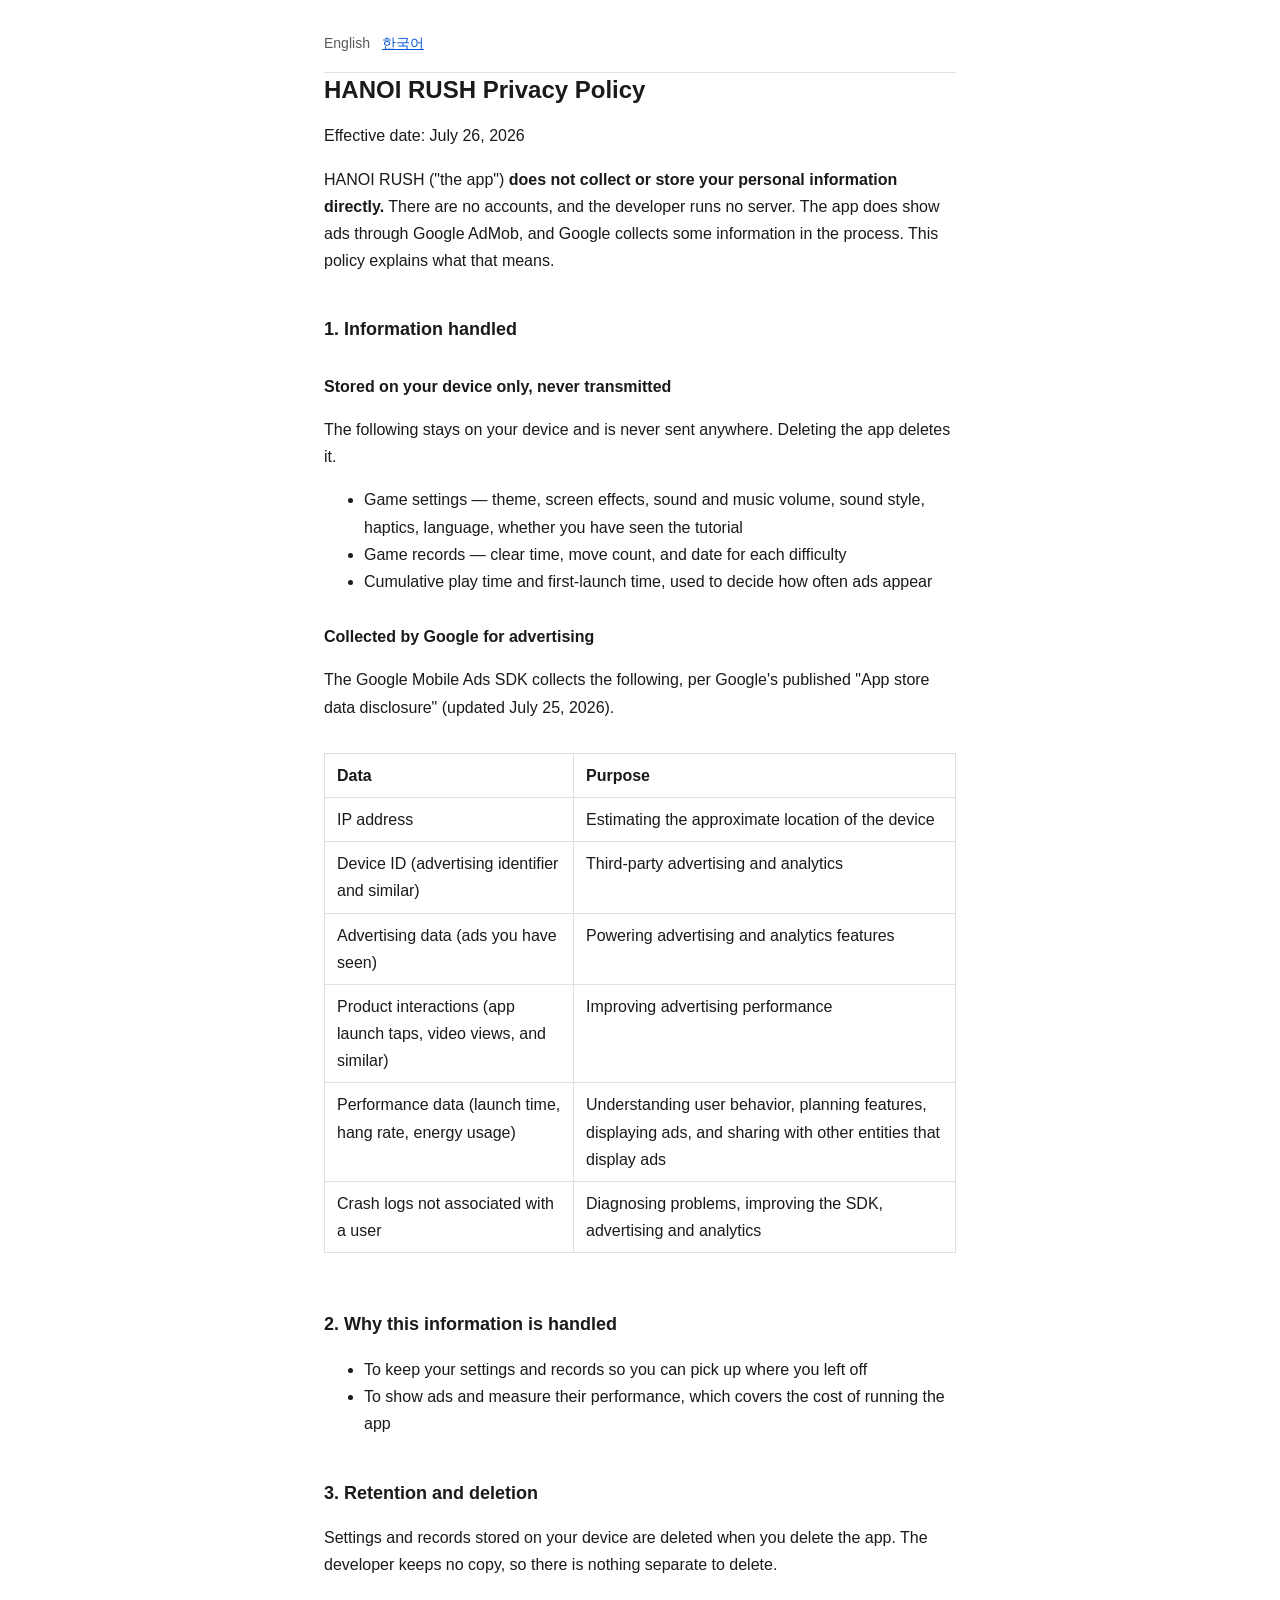
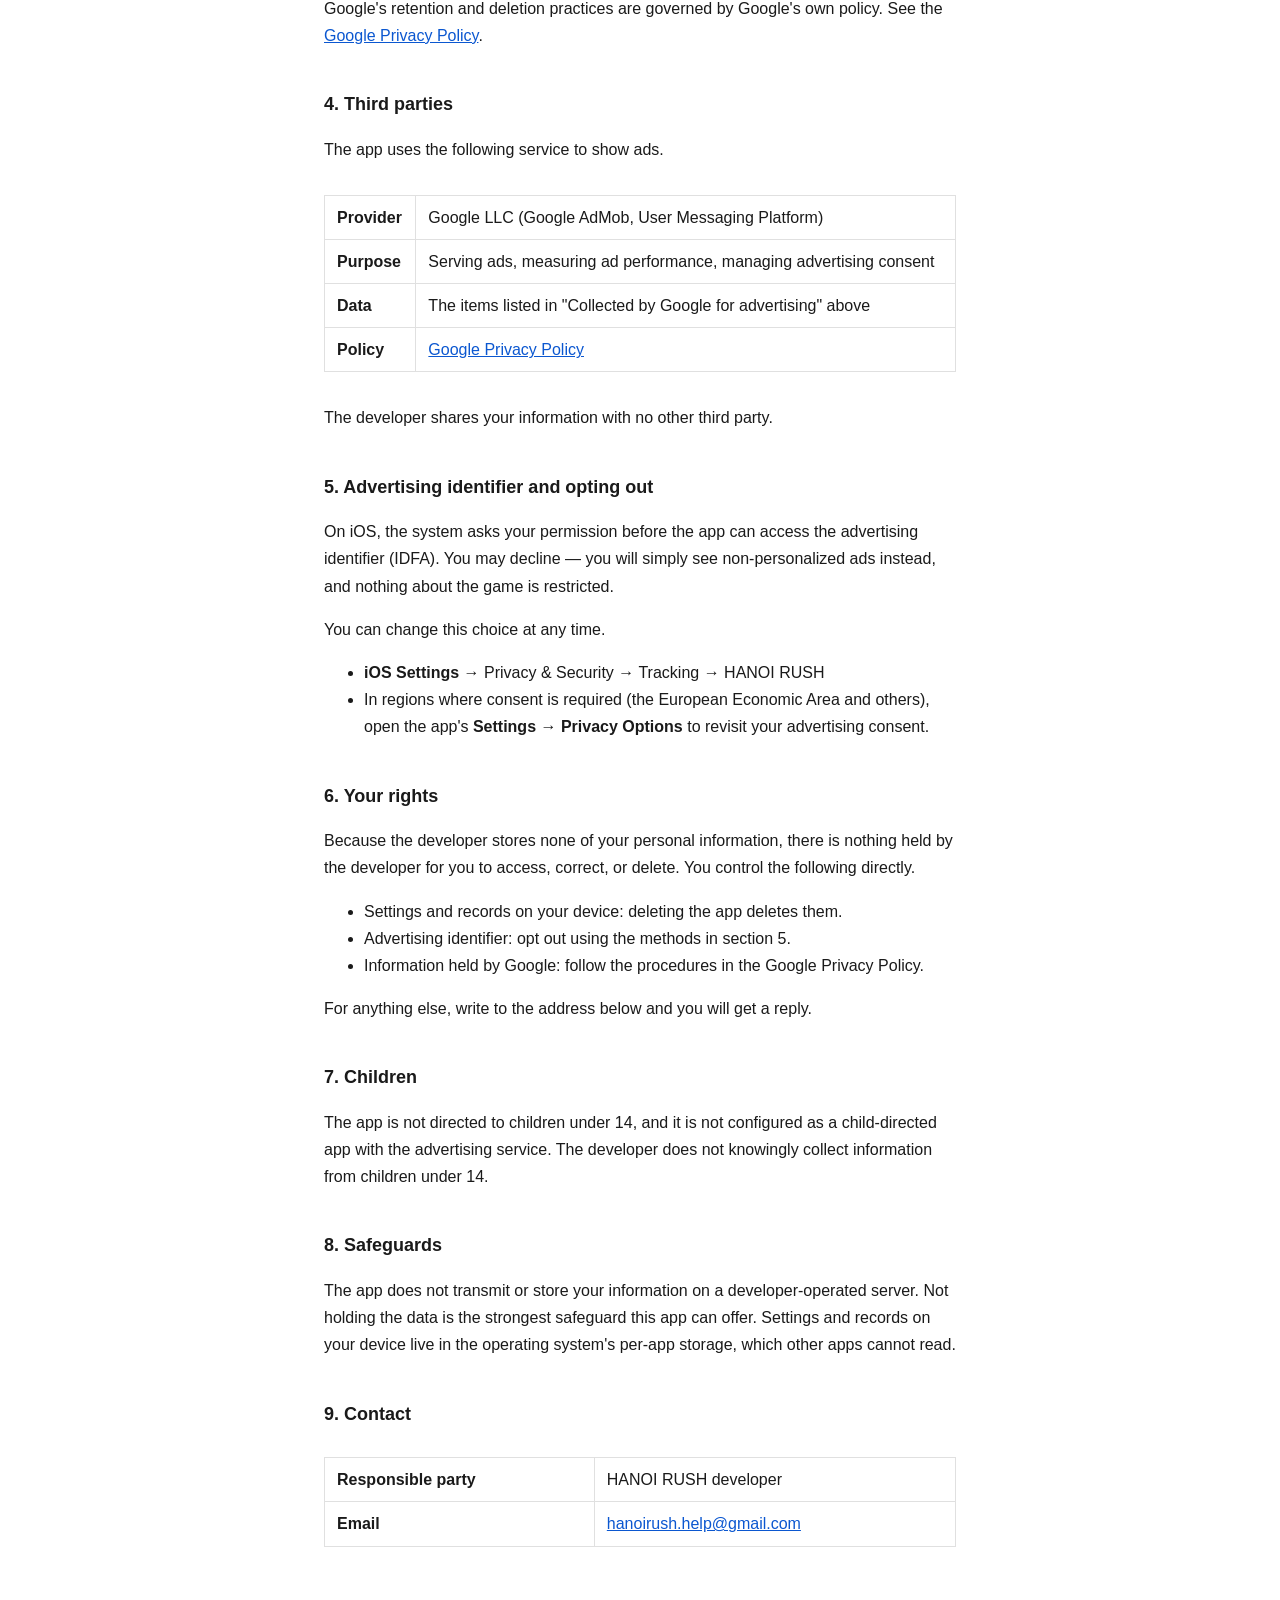
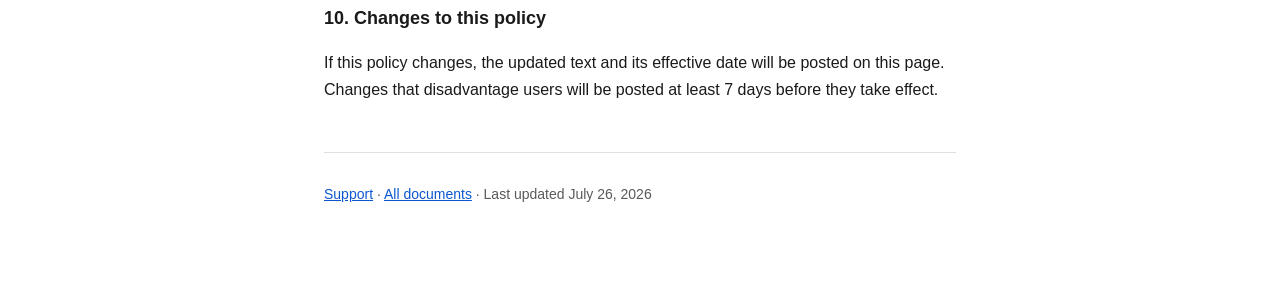
==== hanoi-rush/privacy/en/index.html @ 66e182ea "docs: 앱 공개 문서 사이트 — 하노이 러시 개인정보처리방침·지원 (한/영) 빌드 단계 없는 정적 HTML로 GitHub Pages에 게시한다. 하노이 러시 레포가 privat" ====
<!doctype html>
<html lang="en">
<head>
<meta charset="utf-8">
<meta name="viewport" content="width=device-width, initial-scale=1">
<title>Privacy Policy — HANOI RUSH</title>
<link rel="stylesheet" href="../../../style.css">
<link rel="icon" href="data:,">
</head>
<body>
<nav>
<span aria-current="page">English</span>
<a href="../">한국어</a>
</nav>

<h1>HANOI RUSH Privacy Policy</h1>
<p>Effective date: July 26, 2026</p>

<p>HANOI RUSH ("the app") <strong>does not collect or store your personal information directly.</strong> There are no accounts, and the developer runs no server. The app does show ads through Google AdMob, and Google collects some information in the process. This policy explains what that means.</p>

<h2>1. Information handled</h2>

<h3>Stored on your device only, never transmitted</h3>
<p>The following stays on your device and is never sent anywhere. Deleting the app deletes it.</p>
<ul>
<li>Game settings — theme, screen effects, sound and music volume, sound style, haptics, language, whether you have seen the tutorial</li>
<li>Game records — clear time, move count, and date for each difficulty</li>
<li>Cumulative play time and first-launch time, used to decide how often ads appear</li>
</ul>

<h3>Collected by Google for advertising</h3>
<p>The Google Mobile Ads SDK collects the following, per Google's published "App store data disclosure" (updated July 25, 2026).</p>
<div class="table-scroll">
<table>
<thead>
<tr><th>Data</th><th>Purpose</th></tr>
</thead>
<tbody>
<tr><td>IP address</td><td>Estimating the approximate location of the device</td></tr>
<tr><td>Device ID (advertising identifier and similar)</td><td>Third-party advertising and analytics</td></tr>
<tr><td>Advertising data (ads you have seen)</td><td>Powering advertising and analytics features</td></tr>
<tr><td>Product interactions (app launch taps, video views, and similar)</td><td>Improving advertising performance</td></tr>
<tr><td>Performance data (launch time, hang rate, energy usage)</td><td>Understanding user behavior, planning features, displaying ads, and sharing with other entities that display ads</td></tr>
<tr><td>Crash logs not associated with a user</td><td>Diagnosing problems, improving the SDK, advertising and analytics</td></tr>
</tbody>
</table>
</div>

<h2>2. Why this information is handled</h2>
<ul>
<li>To keep your settings and records so you can pick up where you left off</li>
<li>To show ads and measure their performance, which covers the cost of running the app</li>
</ul>

<h2>3. Retention and deletion</h2>
<p>Settings and records stored on your device are deleted when you delete the app. The developer keeps no copy, so there is nothing separate to delete.</p>
<p>Google's retention and deletion practices are governed by Google's own policy. See the <a href="https://policies.google.com/privacy" target="_blank" rel="noopener">Google Privacy Policy</a>.</p>

<h2>4. Third parties</h2>
<p>The app uses the following service to show ads.</p>
<div class="table-scroll">
<table>
<tbody>
<tr><th>Provider</th><td>Google LLC (Google AdMob, User Messaging Platform)</td></tr>
<tr><th>Purpose</th><td>Serving ads, measuring ad performance, managing advertising consent</td></tr>
<tr><th>Data</th><td>The items listed in "Collected by Google for advertising" above</td></tr>
<tr><th>Policy</th><td><a href="https://policies.google.com/privacy" target="_blank" rel="noopener">Google Privacy Policy</a></td></tr>
</tbody>
</table>
</div>
<p>The developer shares your information with no other third party.</p>

<h2>5. Advertising identifier and opting out</h2>
<p>On iOS, the system asks your permission before the app can access the advertising identifier (IDFA). You may decline — you will simply see non-personalized ads instead, and nothing about the game is restricted.</p>
<p>You can change this choice at any time.</p>
<ul>
<li><strong>iOS Settings</strong> → Privacy &amp; Security → Tracking → HANOI RUSH</li>
<li>In regions where consent is required (the European Economic Area and others), open the app's <strong>Settings → Privacy Options</strong> to revisit your advertising consent.</li>
</ul>

<h2>6. Your rights</h2>
<p>Because the developer stores none of your personal information, there is nothing held by the developer for you to access, correct, or delete. You control the following directly.</p>
<ul>
<li>Settings and records on your device: deleting the app deletes them.</li>
<li>Advertising identifier: opt out using the methods in section 5.</li>
<li>Information held by Google: follow the procedures in the Google Privacy Policy.</li>
</ul>
<p>For anything else, write to the address below and you will get a reply.</p>

<h2>7. Children</h2>
<p>The app is not directed to children under 14, and it is not configured as a child-directed app with the advertising service. The developer does not knowingly collect information from children under 14.</p>

<h2>8. Safeguards</h2>
<p>The app does not transmit or store your information on a developer-operated server. Not holding the data is the strongest safeguard this app can offer. Settings and records on your device live in the operating system's per-app storage, which other apps cannot read.</p>

<h2>9. Contact</h2>
<div class="table-scroll">
<table>
<tbody>
<tr><th>Responsible party</th><td>HANOI RUSH developer</td></tr>
<tr><th>Email</th><td><a href="mailto:hanoirush.help@gmail.com">hanoirush.help@gmail.com</a></td></tr>
</tbody>
</table>
</div>

<h2>10. Changes to this policy</h2>
<p>If this policy changes, the updated text and its effective date will be posted on this page. Changes that disadvantage users will be posted at least 7 days before they take effect.</p>

<footer>
<p><a href="../../support/en/">Support</a> · <a href="../../../">All documents</a> · Last updated July 26, 2026</p>
</footer>
</body>
</html>
---- style.css ----
/* 하노이 러시 공개 문서 공용 스타일.
   빌드 단계가 없으므로 이 파일 하나가 전 페이지의 유일한 스타일 출처다. */

:root {
  color-scheme: light dark;
  --bg: #ffffff;
  --fg: #1a1a1a;
  --muted: #5a5a5a;
  --rule: #e0e0e0;
  --link: #0b57d0;
}

/* 어두운 화면으로 여는 사람에게 흰 배경은 눈부시다. 심사자도 마찬가지다. */
@media (prefers-color-scheme: dark) {
  :root {
    --bg: #1a1a1a;
    --fg: #e8e8e8;
    --muted: #a0a0a0;
    --rule: #3a3a3a;
    --link: #7cacf8;
  }
}

* {
  box-sizing: border-box;
}

body {
  margin: 0 auto;
  padding: 2rem 1.25rem 4rem;
  max-width: 42rem; /* 한 줄이 너무 길면 눈이 다음 줄 첫머리를 놓친다 */
  background: var(--bg);
  color: var(--fg);
  font-family: -apple-system, BlinkMacSystemFont, "Segoe UI", "Noto Sans KR", sans-serif;
  line-height: 1.7;
  word-break: keep-all; /* 한국어는 어절 단위로 끊어야 읽힌다 */
}

h1 {
  margin: 0 0 0.25rem;
  font-size: 1.5rem;
  line-height: 1.4;
}

h2 {
  margin: 2.5rem 0 0.75rem;
  font-size: 1.125rem;
}

h3 {
  margin: 1.75rem 0 0.5rem;
  font-size: 1rem;
}

a {
  color: var(--link);
}

nav {
  display: flex;
  gap: 0.75rem;
  padding-bottom: 1rem;
  border-bottom: 1px solid var(--rule);
  font-size: 0.875rem;
}

nav [aria-current] {
  color: var(--muted);
}

footer {
  margin-top: 3rem;
  padding-top: 1rem;
  border-top: 1px solid var(--rule);
  color: var(--muted);
  font-size: 0.875rem;
}

table {
  width: 100%;
  margin: 1rem 0;
  border-collapse: collapse;
}

th,
td {
  padding: 0.5rem 0.75rem;
  border: 1px solid var(--rule);
  text-align: left;
  vertical-align: top;
}

/* 좁은 화면에서 표가 넘칠 때 본문 전체가 아니라 표만 가로로 스크롤시킨다.
   표에 따라 감싸고 말고를 판단하지 말고 **모든 <table>을 이 래퍼로 감싼다** — 어느 표가
   넘칠지는 문구를 고칠 때마다 달라진다. 실제로 문의처 표는 이메일 주소가 줄바꿈이 안 되는
   토큰이라 320px에서 이미 본문 폭을 넘었다.
   table 자체에 overflow-x를 걸지 않는 이유는 그러려면 display:block이 필요한데, 그러면
   스크린리더가 읽는 표 의미론이 깨지기 때문이다. */
.table-scroll {
  overflow-x: auto;
}
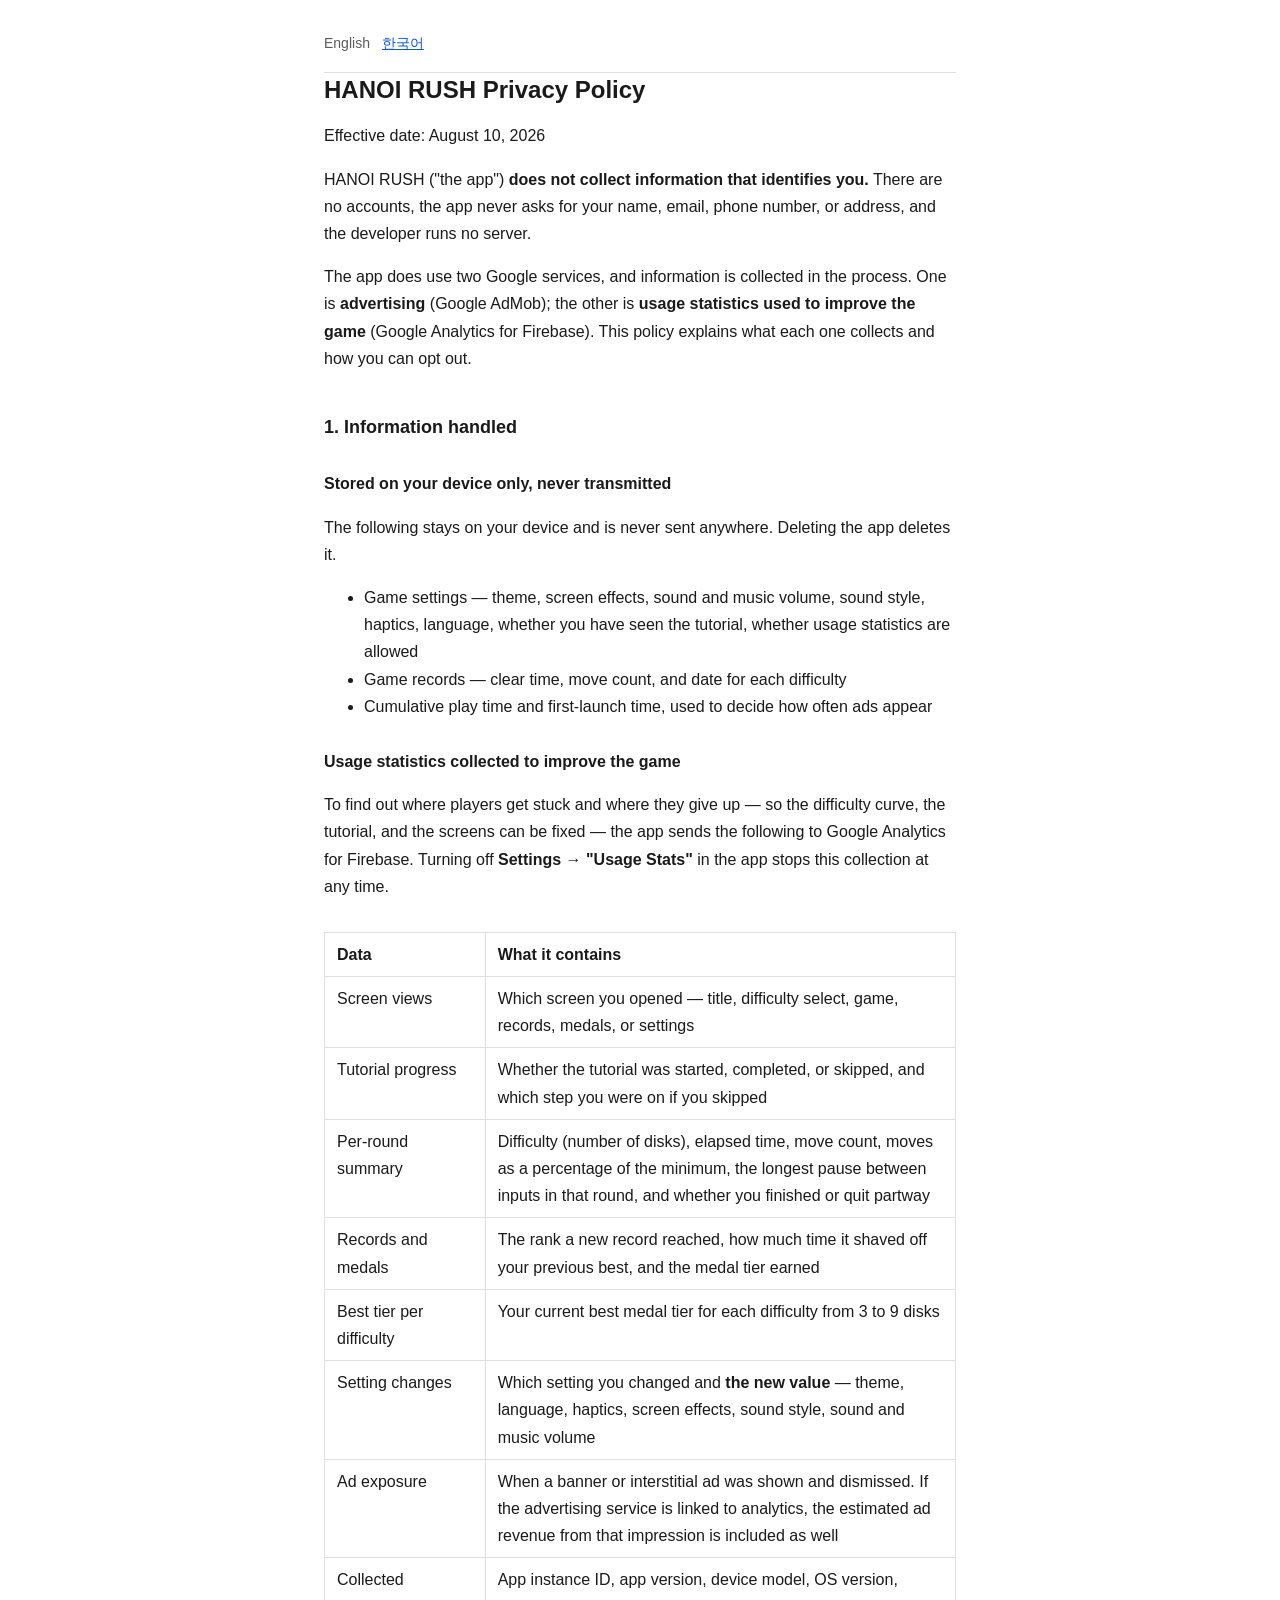
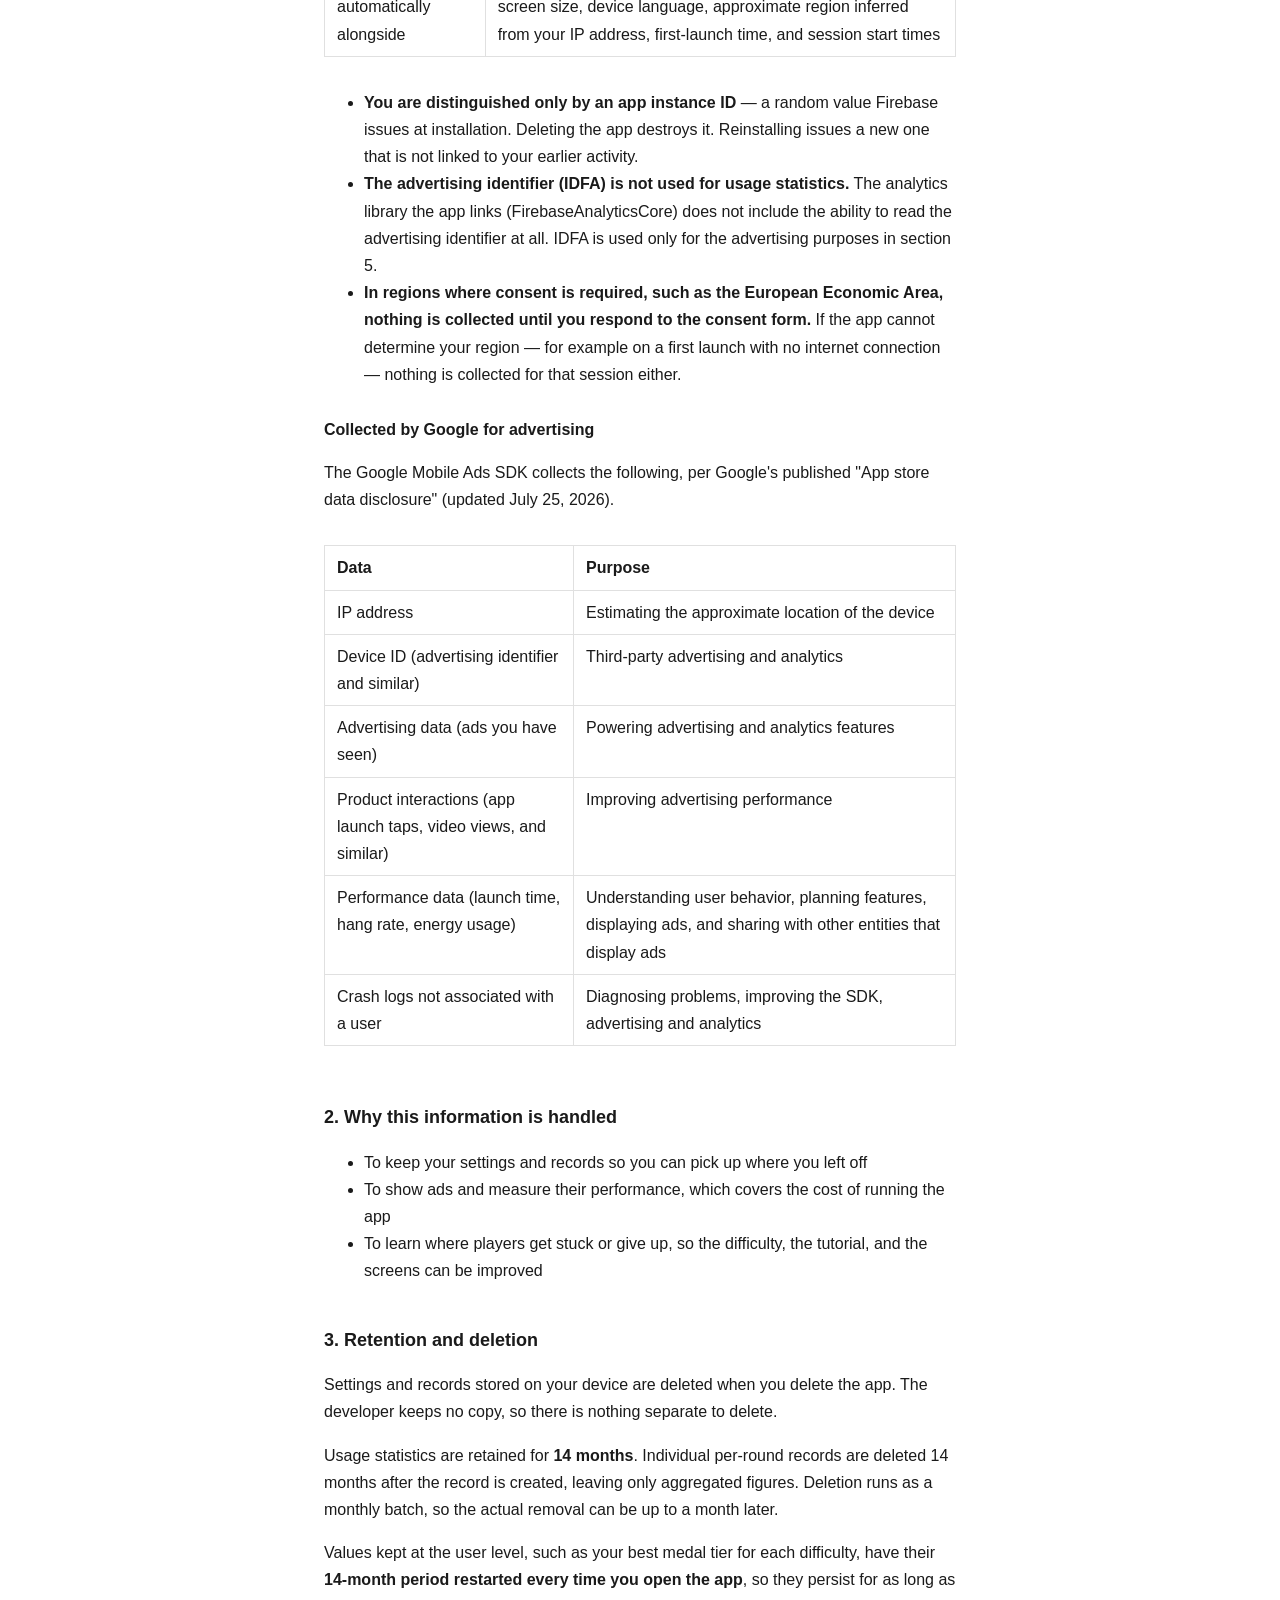
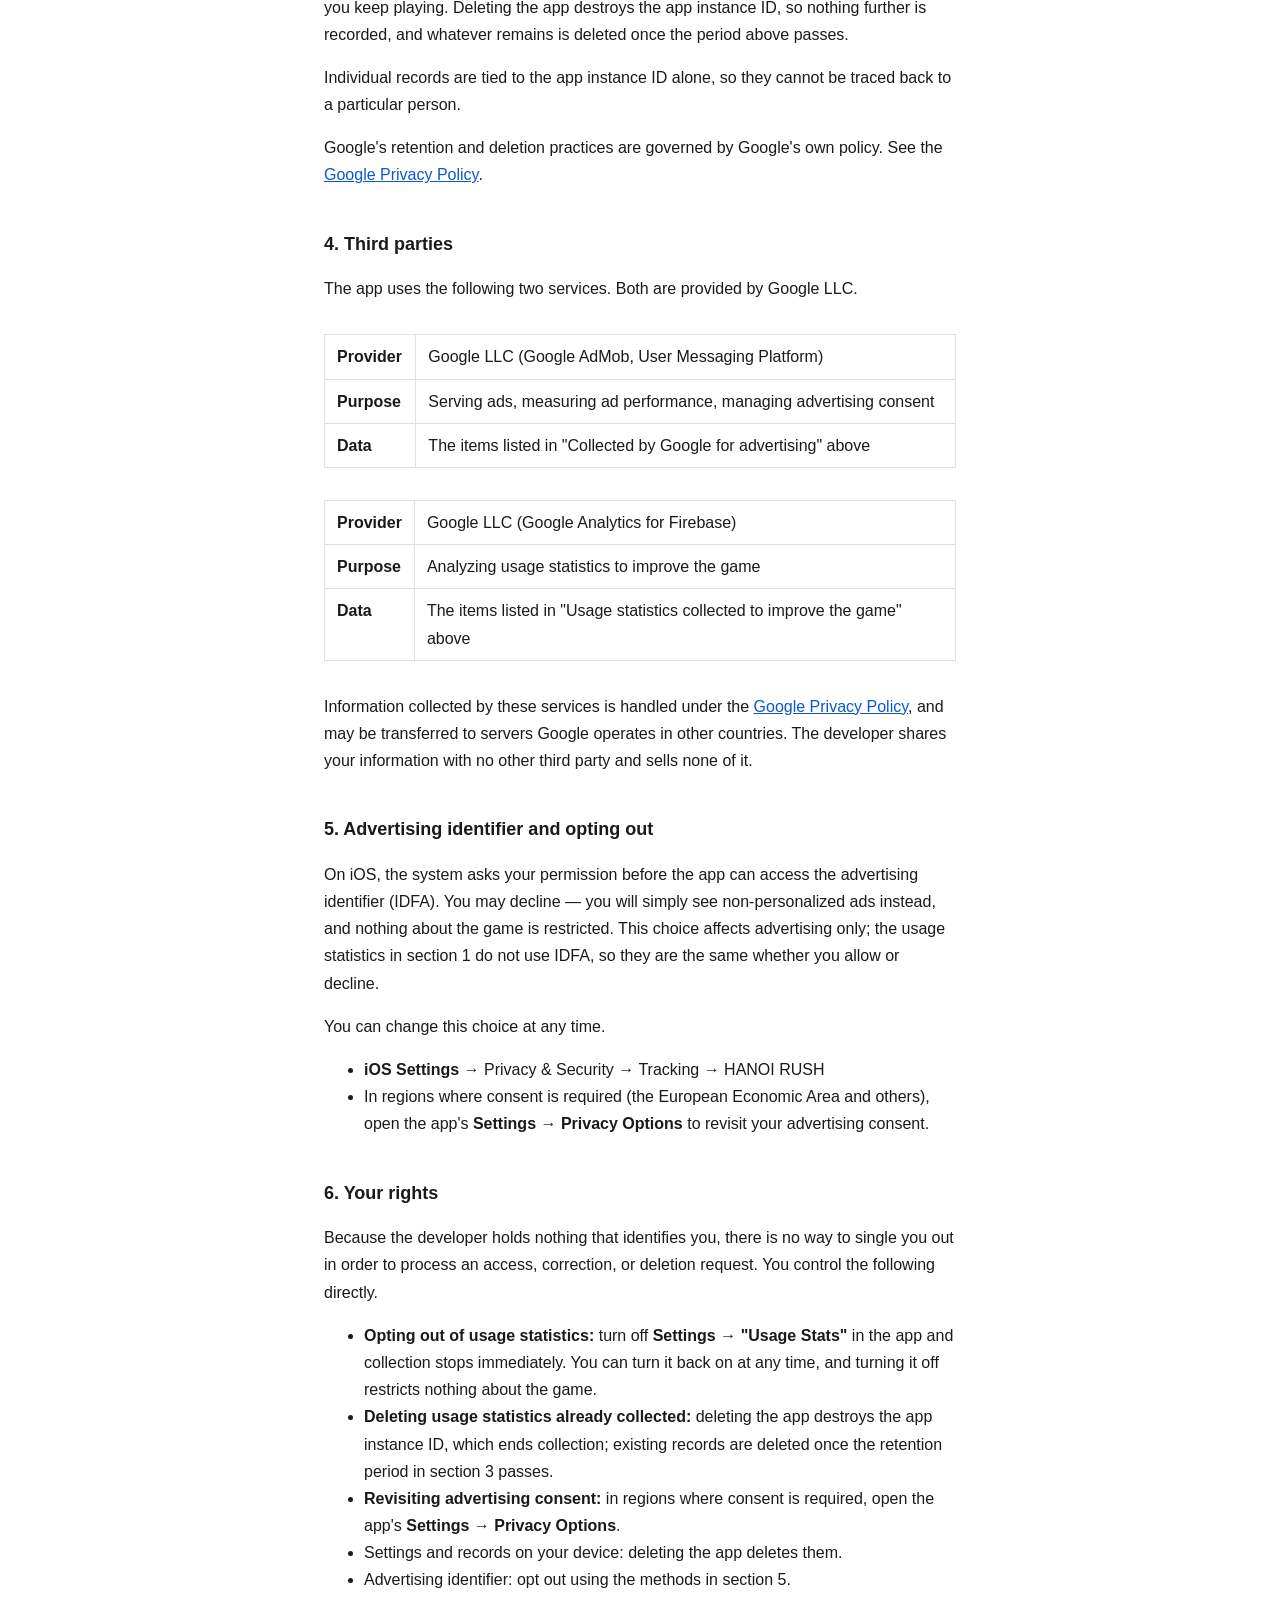
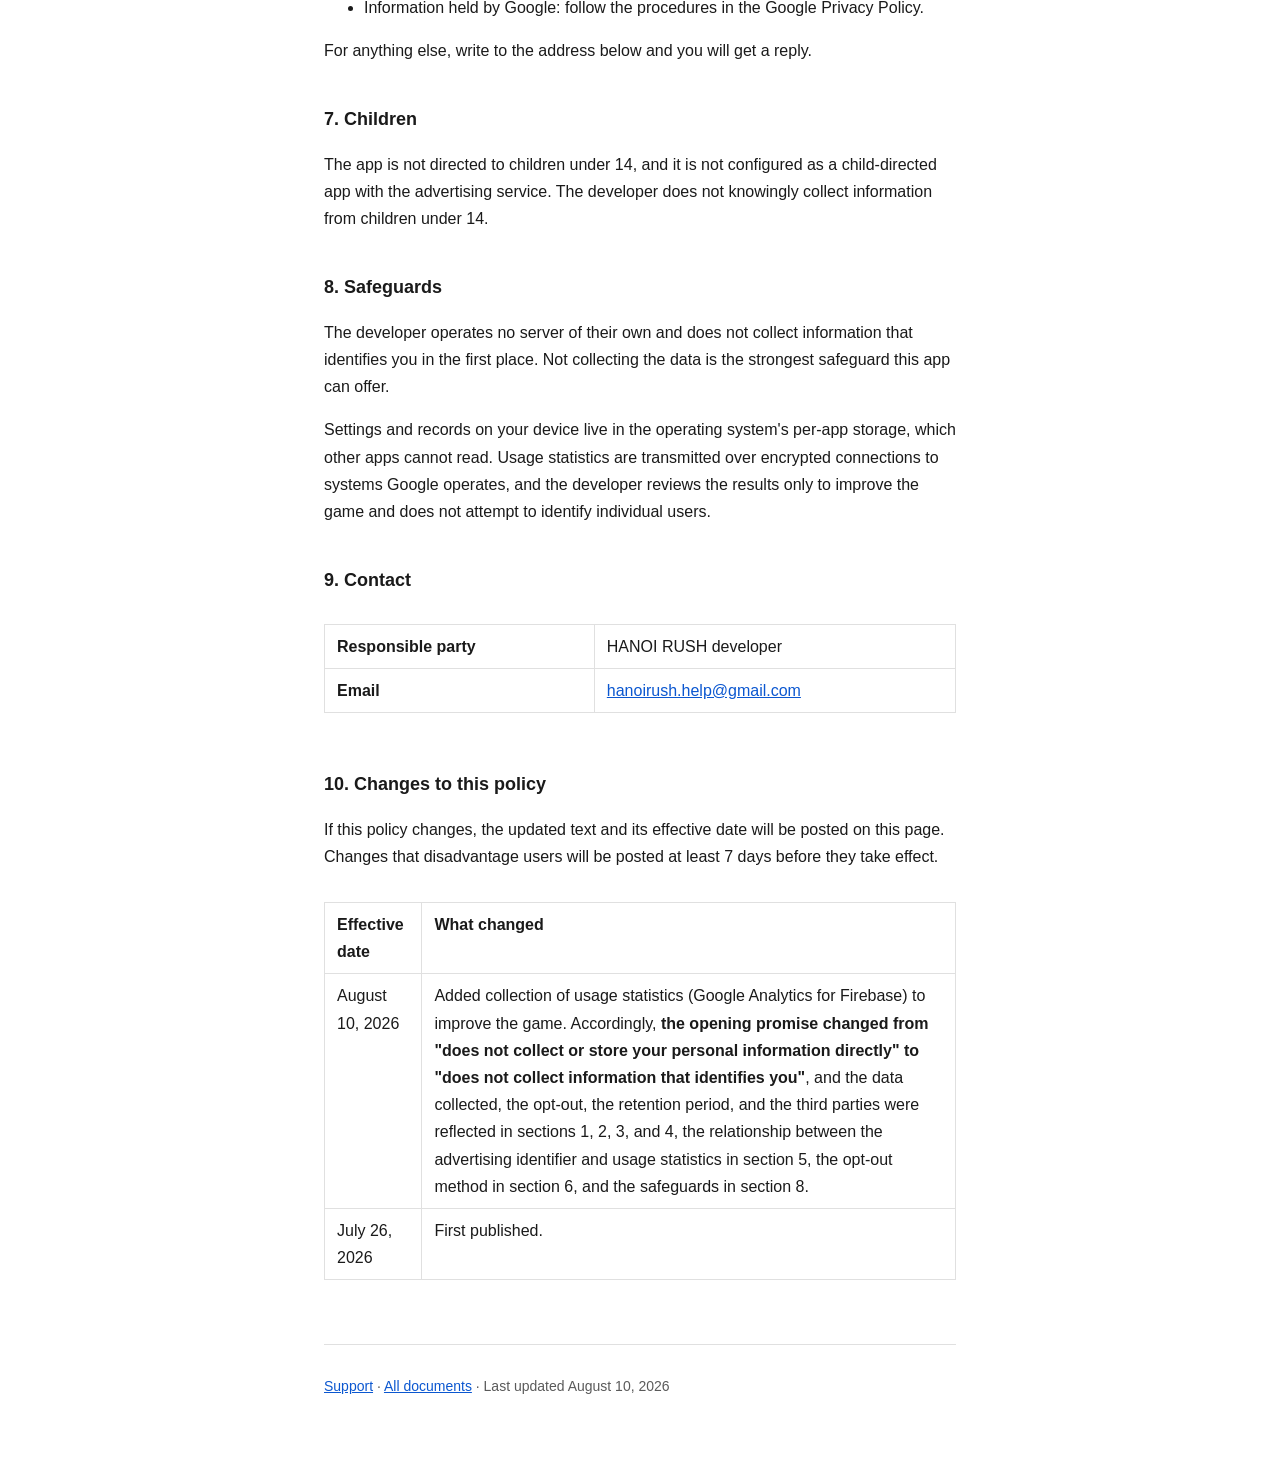
==== commit 5142f959: "docs: [HHA-91] 하노이 러시 방침에 Firebase Analytics 수집을 반영한다 (한/영) 로깅 추가는 수집 항목 추가라 방침의 대전제가 거짓이 됐다. "개인정보를" ====
--- a/hanoi-rush/privacy/en/index.html
+++ b/hanoi-rush/privacy/en/index.html
@@ -14,18 +14,45 @@
 </nav>
 
 <h1>HANOI RUSH Privacy Policy</h1>
-<p>Effective date: July 26, 2026</p>
+<p>Effective date: August 10, 2026</p>
 
-<p>HANOI RUSH ("the app") <strong>does not collect or store your personal information directly.</strong> There are no accounts, and the developer runs no server. The app does show ads through Google AdMob, and Google collects some information in the process. This policy explains what that means.</p>
+<p>HANOI RUSH ("the app") <strong>does not collect information that identifies you.</strong> There are no accounts, the app never asks for your name, email, phone number, or address, and the developer runs no server.</p>
+
+<p>The app does use two Google services, and information is collected in the process. One is <strong>advertising</strong> (Google AdMob); the other is <strong>usage statistics used to improve the game</strong> (Google Analytics for Firebase). This policy explains what each one collects and how you can opt out.</p>
 
 <h2>1. Information handled</h2>
 
 <h3>Stored on your device only, never transmitted</h3>
 <p>The following stays on your device and is never sent anywhere. Deleting the app deletes it.</p>
 <ul>
-<li>Game settings — theme, screen effects, sound and music volume, sound style, haptics, language, whether you have seen the tutorial</li>
+<li>Game settings — theme, screen effects, sound and music volume, sound style, haptics, language, whether you have seen the tutorial, whether usage statistics are allowed</li>
 <li>Game records — clear time, move count, and date for each difficulty</li>
 <li>Cumulative play time and first-launch time, used to decide how often ads appear</li>
+</ul>
+
+<h3>Usage statistics collected to improve the game</h3>
+<p>To find out where players get stuck and where they give up — so the difficulty curve, the tutorial, and the screens can be fixed — the app sends the following to Google Analytics for Firebase. Turning off <strong>Settings → "Usage Stats"</strong> in the app stops this collection at any time.</p>
+<div class="table-scroll">
+<table>
+<thead>
+<tr><th>Data</th><th>What it contains</th></tr>
+</thead>
+<tbody>
+<tr><td>Screen views</td><td>Which screen you opened — title, difficulty select, game, records, medals, or settings</td></tr>
+<tr><td>Tutorial progress</td><td>Whether the tutorial was started, completed, or skipped, and which step you were on if you skipped</td></tr>
+<tr><td>Per-round summary</td><td>Difficulty (number of disks), elapsed time, move count, moves as a percentage of the minimum, the longest pause between inputs in that round, and whether you finished or quit partway</td></tr>
+<tr><td>Records and medals</td><td>The rank a new record reached, how much time it shaved off your previous best, and the medal tier earned</td></tr>
+<tr><td>Best tier per difficulty</td><td>Your current best medal tier for each difficulty from 3 to 9 disks</td></tr>
+<tr><td>Setting changes</td><td>Which setting you changed and <strong>the new value</strong> — theme, language, haptics, screen effects, sound style, sound and music volume</td></tr>
+<tr><td>Ad exposure</td><td>When a banner or interstitial ad was shown and dismissed. If the advertising service is linked to analytics, the estimated ad revenue from that impression is included as well</td></tr>
+<tr><td>Collected automatically alongside</td><td>App instance ID, app version, device model, OS version, screen size, device language, approximate region inferred from your IP address, first-launch time, and session start times</td></tr>
+</tbody>
+</table>
+</div>
+<ul>
+<li><strong>You are distinguished only by an app instance ID</strong> — a random value Firebase issues at installation. Deleting the app destroys it. Reinstalling issues a new one that is not linked to your earlier activity.</li>
+<li><strong>The advertising identifier (IDFA) is not used for usage statistics.</strong> The analytics library the app links (FirebaseAnalyticsCore) does not include the ability to read the advertising identifier at all. IDFA is used only for the advertising purposes in section 5.</li>
+<li><strong>In regions where consent is required, such as the European Economic Area, nothing is collected until you respond to the consent form.</strong> If the app cannot determine your region — for example on a first launch with no internet connection — nothing is collected for that session either.</li>
 </ul>
 
 <h3>Collected by Google for advertising</h3>
@@ -50,28 +77,40 @@
 <ul>
 <li>To keep your settings and records so you can pick up where you left off</li>
 <li>To show ads and measure their performance, which covers the cost of running the app</li>
+<li>To learn where players get stuck or give up, so the difficulty, the tutorial, and the screens can be improved</li>
 </ul>
 
 <h2>3. Retention and deletion</h2>
 <p>Settings and records stored on your device are deleted when you delete the app. The developer keeps no copy, so there is nothing separate to delete.</p>
+<p>Usage statistics are retained for <strong>14 months</strong>. Individual per-round records are deleted 14 months after the record is created, leaving only aggregated figures. Deletion runs as a monthly batch, so the actual removal can be up to a month later.</p>
+<p>Values kept at the user level, such as your best medal tier for each difficulty, have their <strong>14-month period restarted every time you open the app</strong>, so they persist for as long as you keep playing. Deleting the app destroys the app instance ID, so nothing further is recorded, and whatever remains is deleted once the period above passes.</p>
+<p>Individual records are tied to the app instance ID alone, so they cannot be traced back to a particular person.</p>
 <p>Google's retention and deletion practices are governed by Google's own policy. See the <a href="https://policies.google.com/privacy" target="_blank" rel="noopener">Google Privacy Policy</a>.</p>
 
 <h2>4. Third parties</h2>
-<p>The app uses the following service to show ads.</p>
+<p>The app uses the following two services. Both are provided by Google LLC.</p>
 <div class="table-scroll">
 <table>
 <tbody>
 <tr><th>Provider</th><td>Google LLC (Google AdMob, User Messaging Platform)</td></tr>
 <tr><th>Purpose</th><td>Serving ads, measuring ad performance, managing advertising consent</td></tr>
 <tr><th>Data</th><td>The items listed in "Collected by Google for advertising" above</td></tr>
-<tr><th>Policy</th><td><a href="https://policies.google.com/privacy" target="_blank" rel="noopener">Google Privacy Policy</a></td></tr>
 </tbody>
 </table>
 </div>
-<p>The developer shares your information with no other third party.</p>
+<div class="table-scroll">
+<table>
+<tbody>
+<tr><th>Provider</th><td>Google LLC (Google Analytics for Firebase)</td></tr>
+<tr><th>Purpose</th><td>Analyzing usage statistics to improve the game</td></tr>
+<tr><th>Data</th><td>The items listed in "Usage statistics collected to improve the game" above</td></tr>
+</tbody>
+</table>
+</div>
+<p>Information collected by these services is handled under the <a href="https://policies.google.com/privacy" target="_blank" rel="noopener">Google Privacy Policy</a>, and may be transferred to servers Google operates in other countries. The developer shares your information with no other third party and sells none of it.</p>
 
 <h2>5. Advertising identifier and opting out</h2>
-<p>On iOS, the system asks your permission before the app can access the advertising identifier (IDFA). You may decline — you will simply see non-personalized ads instead, and nothing about the game is restricted.</p>
+<p>On iOS, the system asks your permission before the app can access the advertising identifier (IDFA). You may decline — you will simply see non-personalized ads instead, and nothing about the game is restricted. This choice affects advertising only; the usage statistics in section 1 do not use IDFA, so they are the same whether you allow or decline.</p>
 <p>You can change this choice at any time.</p>
 <ul>
 <li><strong>iOS Settings</strong> → Privacy &amp; Security → Tracking → HANOI RUSH</li>
@@ -79,8 +118,11 @@
 </ul>
 
 <h2>6. Your rights</h2>
-<p>Because the developer stores none of your personal information, there is nothing held by the developer for you to access, correct, or delete. You control the following directly.</p>
+<p>Because the developer holds nothing that identifies you, there is no way to single you out in order to process an access, correction, or deletion request. You control the following directly.</p>
 <ul>
+<li><strong>Opting out of usage statistics:</strong> turn off <strong>Settings → "Usage Stats"</strong> in the app and collection stops immediately. You can turn it back on at any time, and turning it off restricts nothing about the game.</li>
+<li><strong>Deleting usage statistics already collected:</strong> deleting the app destroys the app instance ID, which ends collection; existing records are deleted once the retention period in section 3 passes.</li>
+<li><strong>Revisiting advertising consent:</strong> in regions where consent is required, open the app's <strong>Settings → Privacy Options</strong>.</li>
 <li>Settings and records on your device: deleting the app deletes them.</li>
 <li>Advertising identifier: opt out using the methods in section 5.</li>
 <li>Information held by Google: follow the procedures in the Google Privacy Policy.</li>
@@ -91,7 +133,8 @@
 <p>The app is not directed to children under 14, and it is not configured as a child-directed app with the advertising service. The developer does not knowingly collect information from children under 14.</p>
 
 <h2>8. Safeguards</h2>
-<p>The app does not transmit or store your information on a developer-operated server. Not holding the data is the strongest safeguard this app can offer. Settings and records on your device live in the operating system's per-app storage, which other apps cannot read.</p>
+<p>The developer operates no server of their own and does not collect information that identifies you in the first place. Not collecting the data is the strongest safeguard this app can offer.</p>
+<p>Settings and records on your device live in the operating system's per-app storage, which other apps cannot read. Usage statistics are transmitted over encrypted connections to systems Google operates, and the developer reviews the results only to improve the game and does not attempt to identify individual users.</p>
 
 <h2>9. Contact</h2>
 <div class="table-scroll">
@@ -105,9 +148,20 @@
 
 <h2>10. Changes to this policy</h2>
 <p>If this policy changes, the updated text and its effective date will be posted on this page. Changes that disadvantage users will be posted at least 7 days before they take effect.</p>
+<div class="table-scroll">
+<table>
+<thead>
+<tr><th>Effective date</th><th>What changed</th></tr>
+</thead>
+<tbody>
+<tr><td>August 10, 2026</td><td>Added collection of usage statistics (Google Analytics for Firebase) to improve the game. Accordingly, <strong>the opening promise changed from "does not collect or store your personal information directly" to "does not collect information that identifies you"</strong>, and the data collected, the opt-out, the retention period, and the third parties were reflected in sections 1, 2, 3, and 4, the relationship between the advertising identifier and usage statistics in section 5, the opt-out method in section 6, and the safeguards in section 8.</td></tr>
+<tr><td>July 26, 2026</td><td>First published.</td></tr>
+</tbody>
+</table>
+</div>
 
 <footer>
-<p><a href="../../support/en/">Support</a> · <a href="../../../">All documents</a> · Last updated July 26, 2026</p>
+<p><a href="../../support/en/">Support</a> · <a href="../../../">All documents</a> · Last updated August 10, 2026</p>
 </footer>
 </body>
 </html>
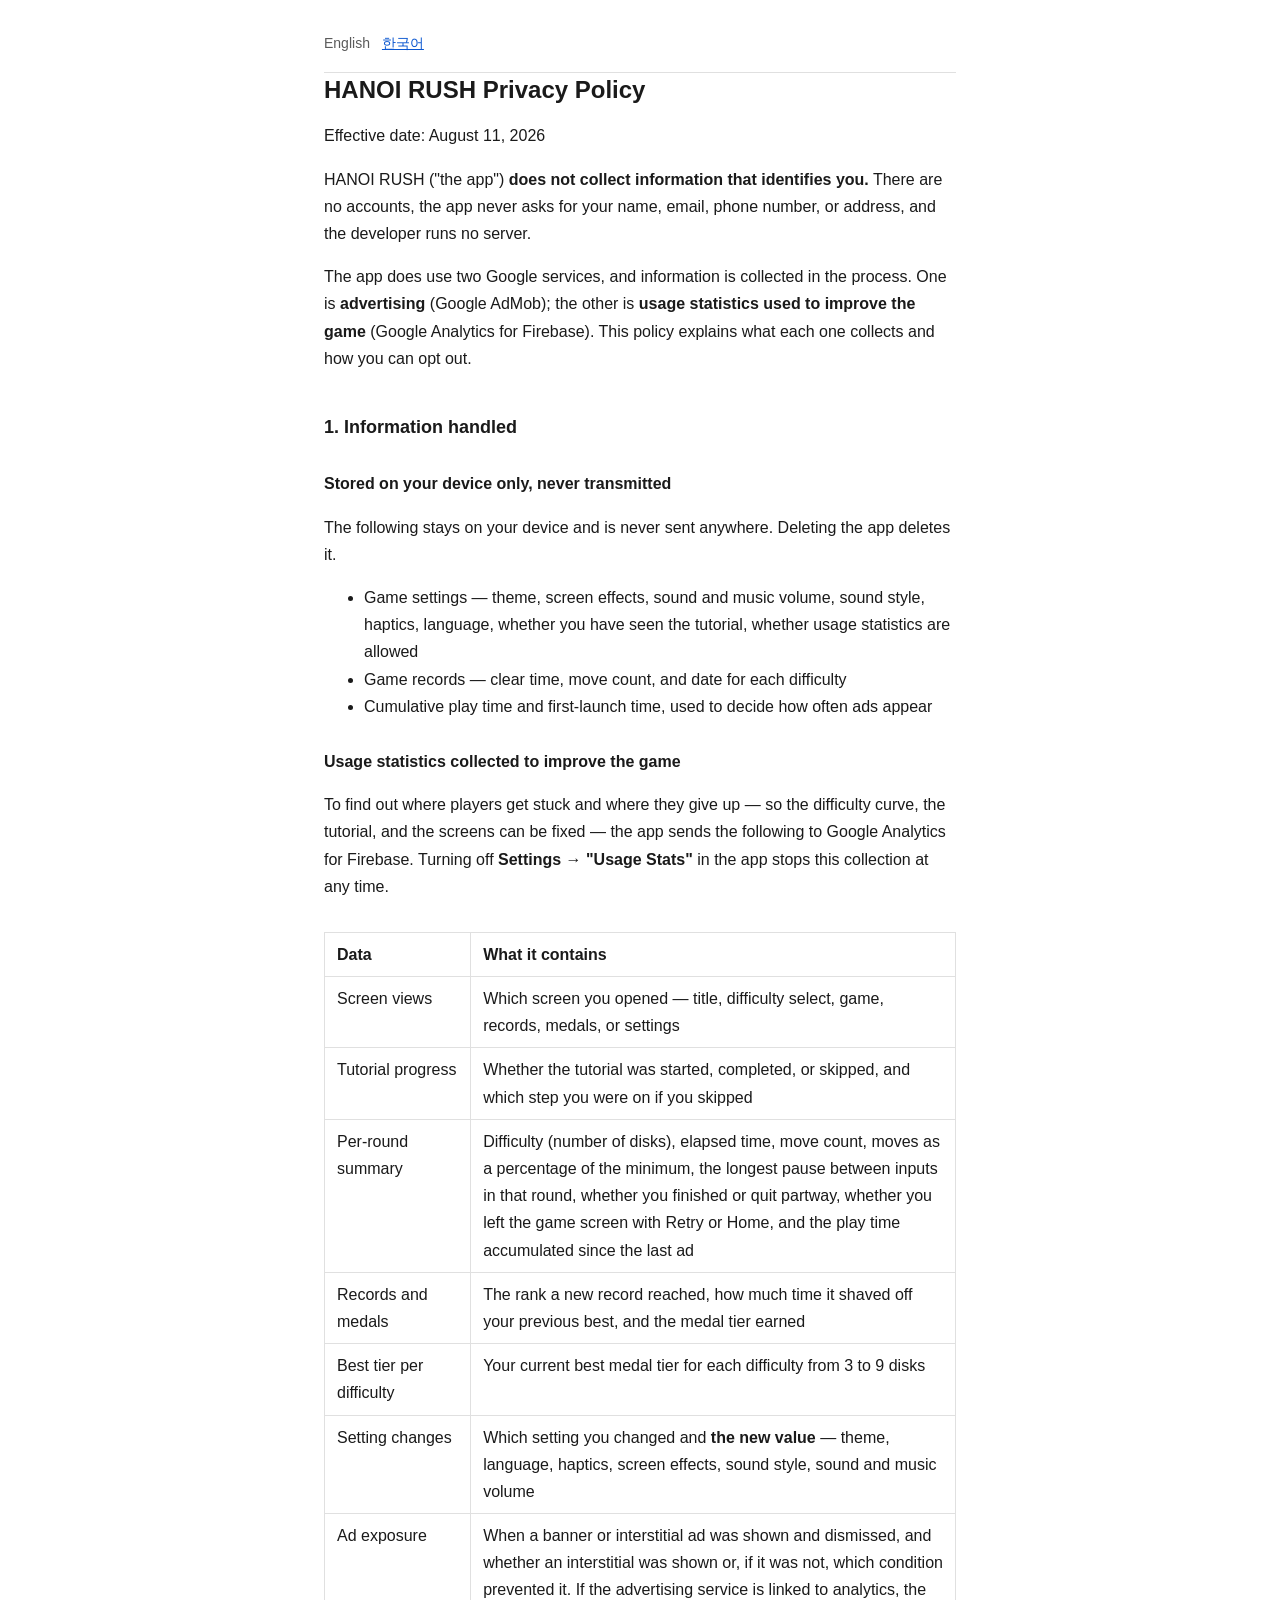
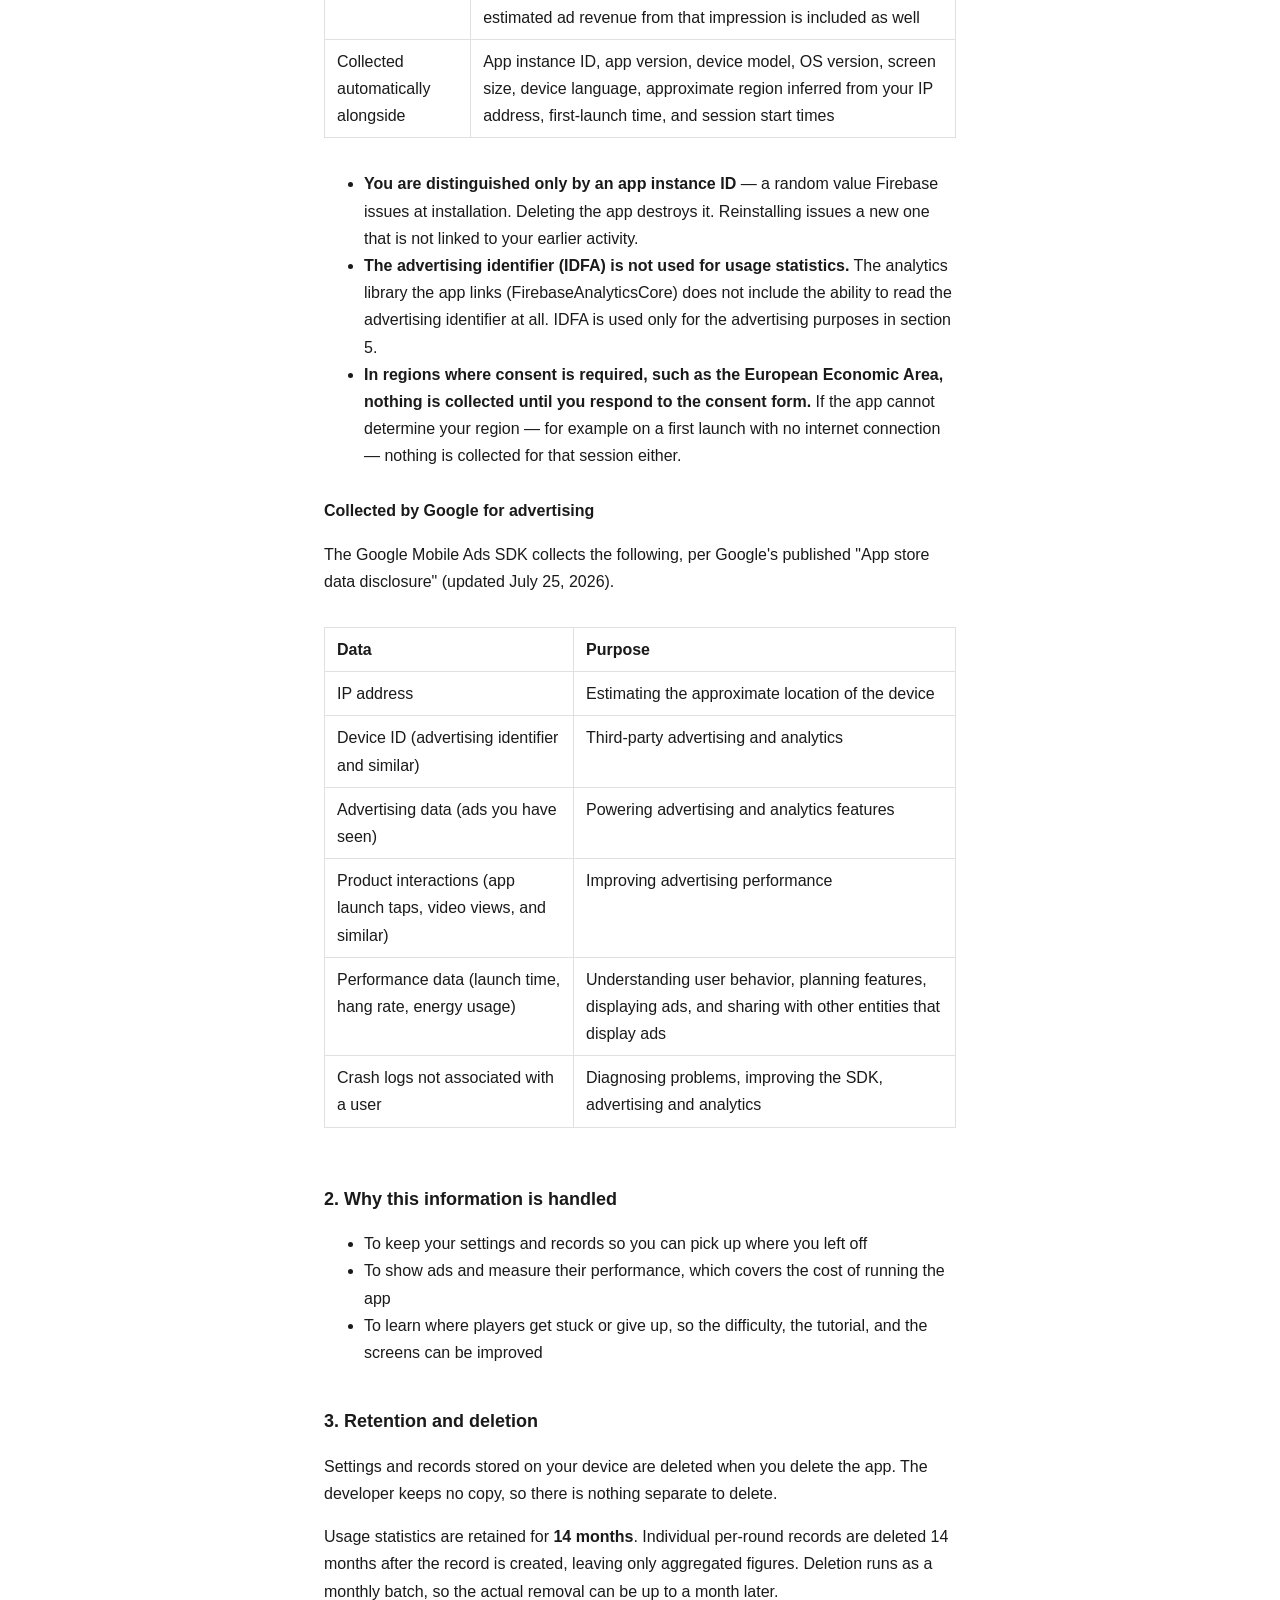
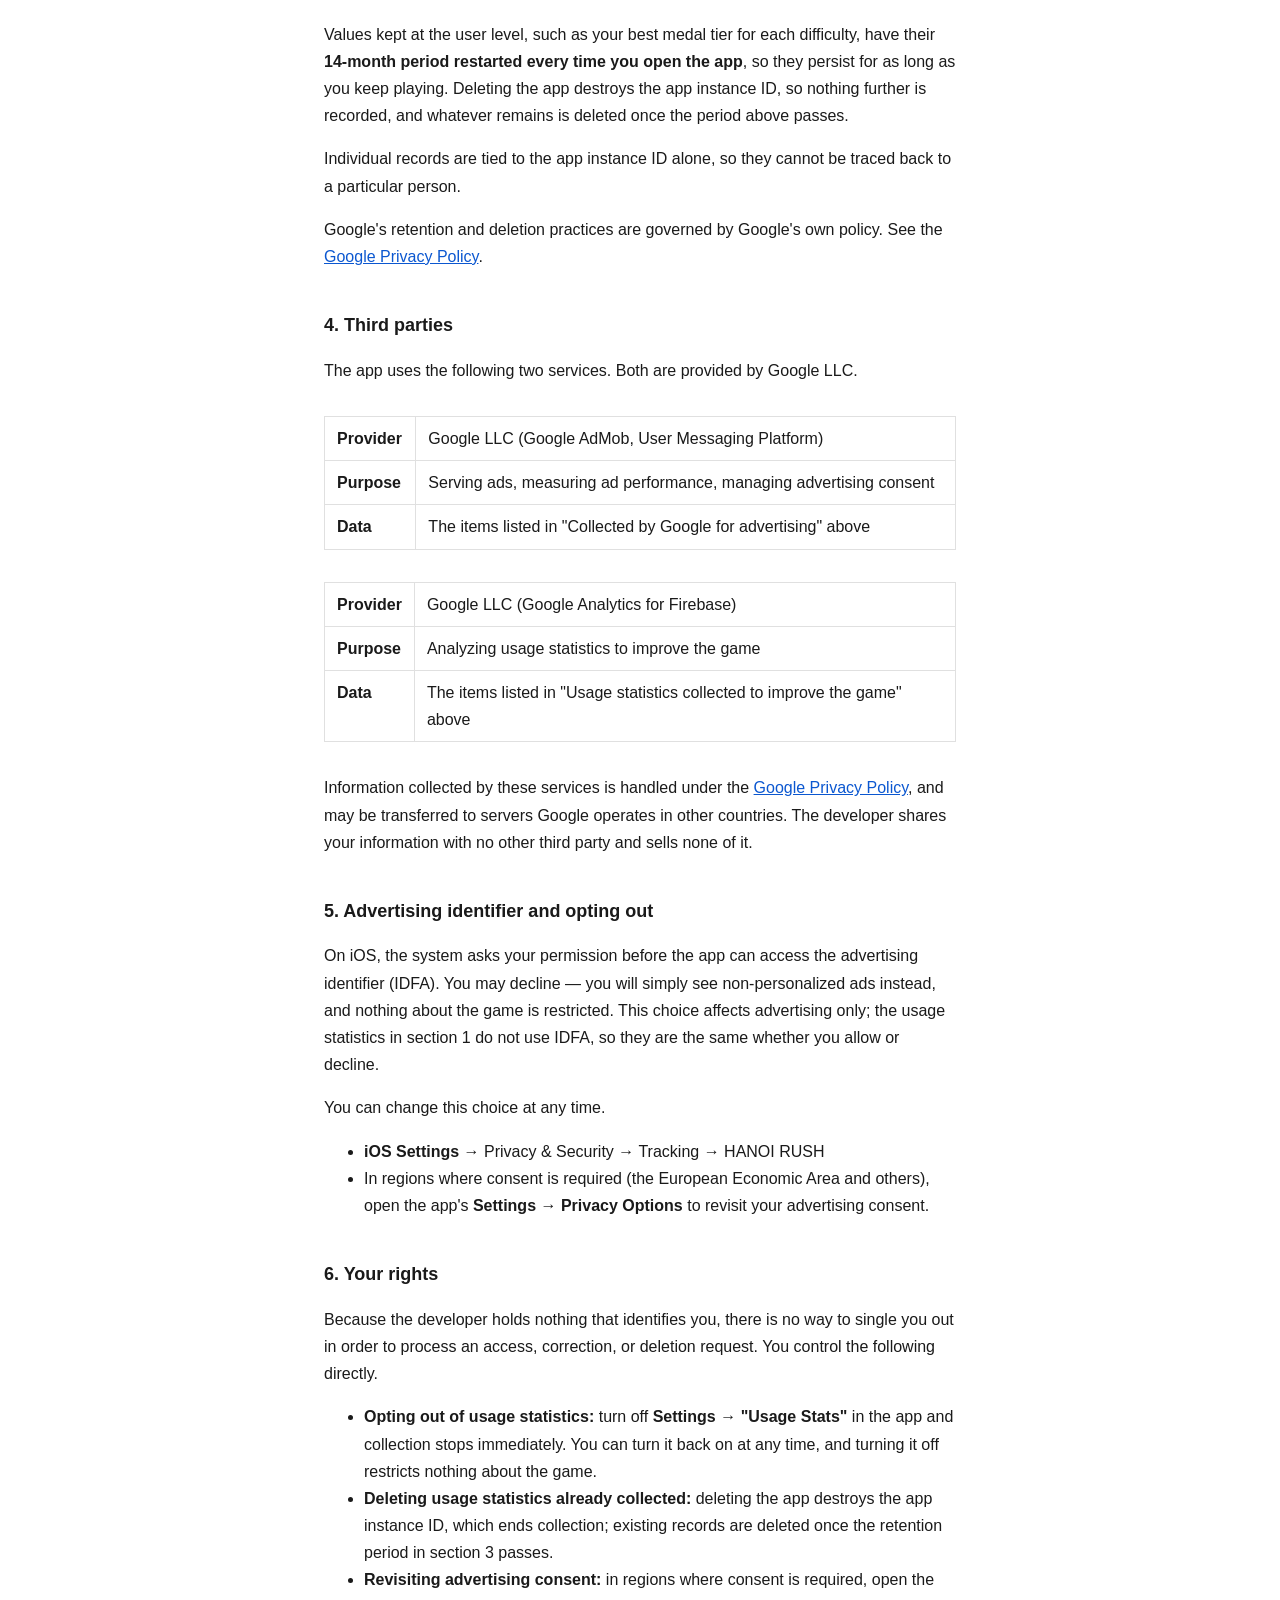
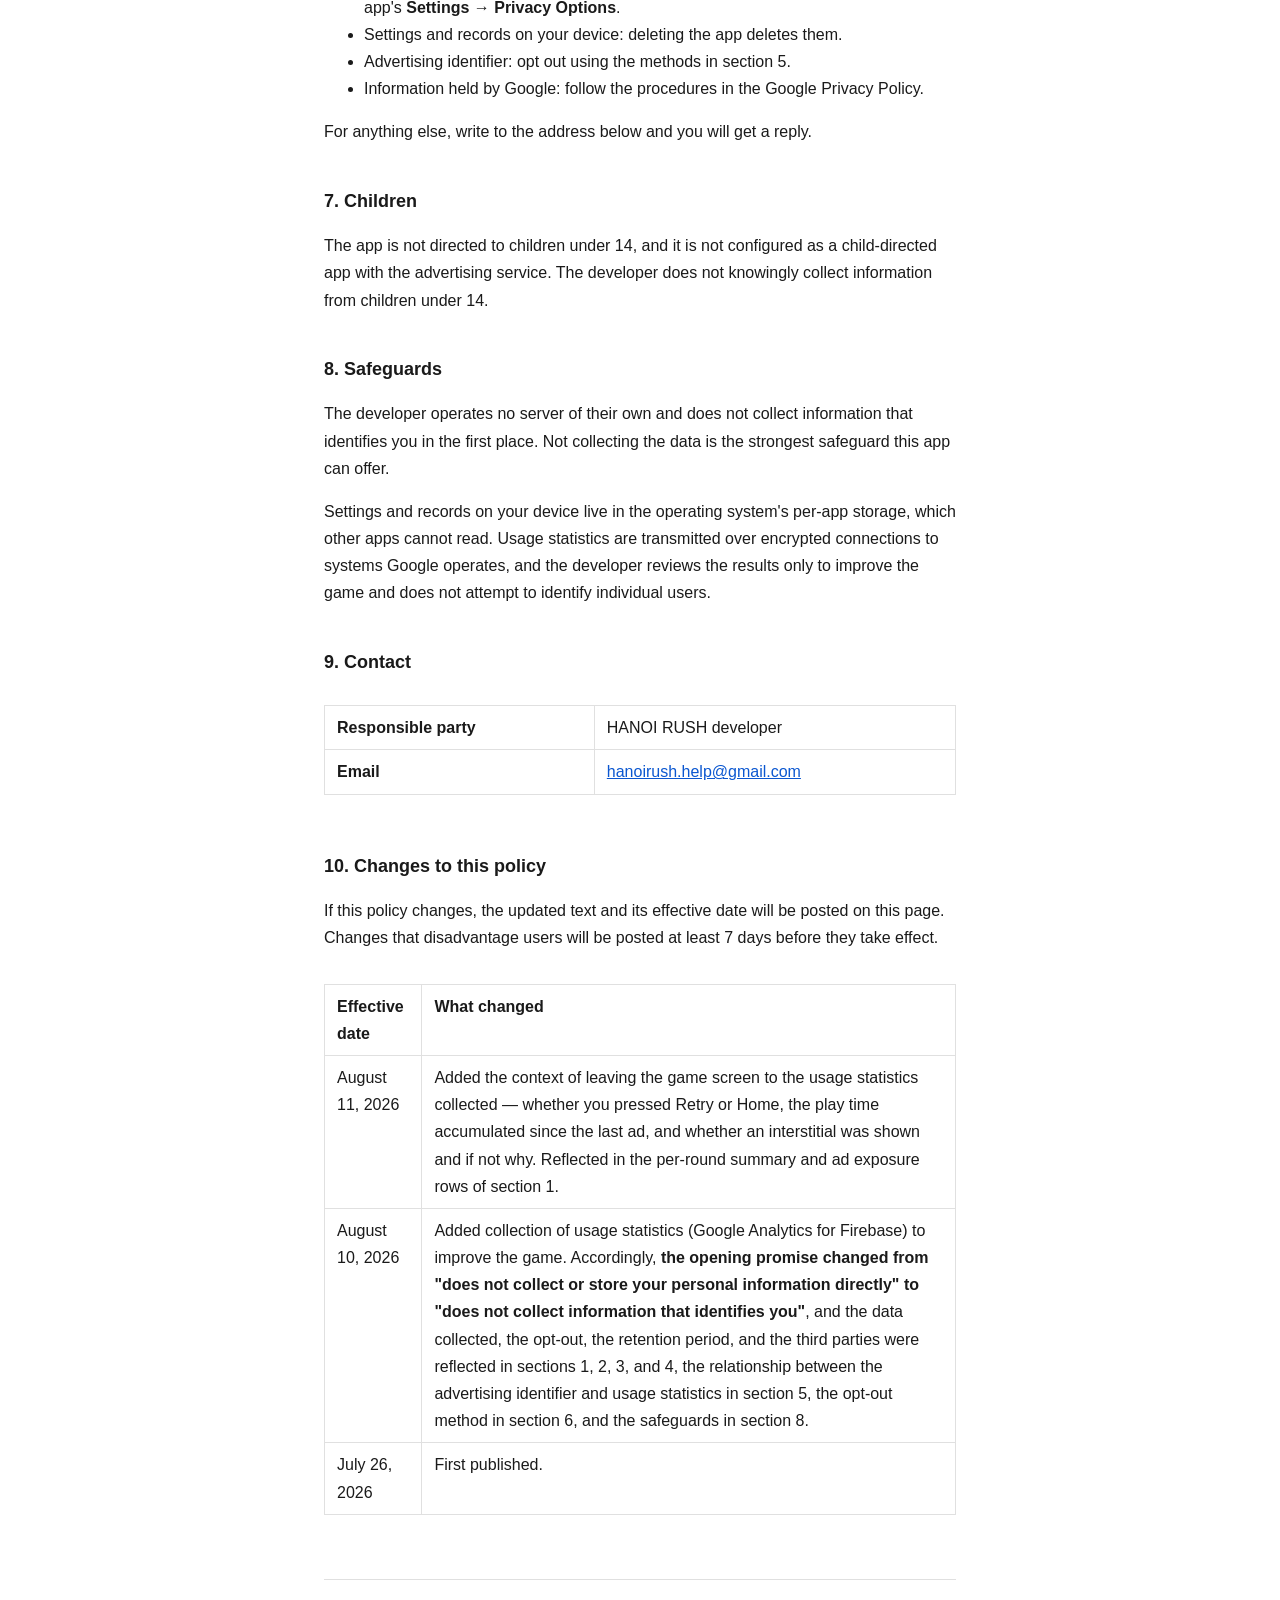
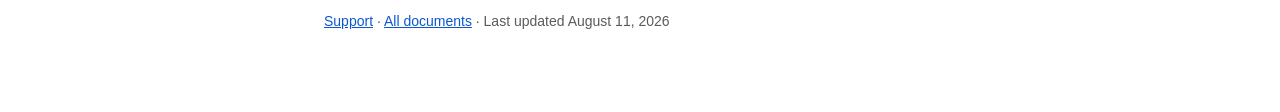
==== commit c40c374b: "하노이 러시 방침: 게임 화면 이탈 맥락을 수집 항목에 추가" ====
--- a/hanoi-rush/privacy/en/index.html
+++ b/hanoi-rush/privacy/en/index.html
@@ -14,7 +14,7 @@
 </nav>
 
 <h1>HANOI RUSH Privacy Policy</h1>
-<p>Effective date: August 10, 2026</p>
+<p>Effective date: August 11, 2026</p>
 
 <p>HANOI RUSH ("the app") <strong>does not collect information that identifies you.</strong> There are no accounts, the app never asks for your name, email, phone number, or address, and the developer runs no server.</p>
 
@@ -40,11 +40,11 @@
 <tbody>
 <tr><td>Screen views</td><td>Which screen you opened — title, difficulty select, game, records, medals, or settings</td></tr>
 <tr><td>Tutorial progress</td><td>Whether the tutorial was started, completed, or skipped, and which step you were on if you skipped</td></tr>
-<tr><td>Per-round summary</td><td>Difficulty (number of disks), elapsed time, move count, moves as a percentage of the minimum, the longest pause between inputs in that round, and whether you finished or quit partway</td></tr>
+<tr><td>Per-round summary</td><td>Difficulty (number of disks), elapsed time, move count, moves as a percentage of the minimum, the longest pause between inputs in that round, whether you finished or quit partway, whether you left the game screen with Retry or Home, and the play time accumulated since the last ad</td></tr>
 <tr><td>Records and medals</td><td>The rank a new record reached, how much time it shaved off your previous best, and the medal tier earned</td></tr>
 <tr><td>Best tier per difficulty</td><td>Your current best medal tier for each difficulty from 3 to 9 disks</td></tr>
 <tr><td>Setting changes</td><td>Which setting you changed and <strong>the new value</strong> — theme, language, haptics, screen effects, sound style, sound and music volume</td></tr>
-<tr><td>Ad exposure</td><td>When a banner or interstitial ad was shown and dismissed. If the advertising service is linked to analytics, the estimated ad revenue from that impression is included as well</td></tr>
+<tr><td>Ad exposure</td><td>When a banner or interstitial ad was shown and dismissed, and whether an interstitial was shown or, if it was not, which condition prevented it. If the advertising service is linked to analytics, the estimated ad revenue from that impression is included as well</td></tr>
 <tr><td>Collected automatically alongside</td><td>App instance ID, app version, device model, OS version, screen size, device language, approximate region inferred from your IP address, first-launch time, and session start times</td></tr>
 </tbody>
 </table>
@@ -154,6 +154,7 @@
 <tr><th>Effective date</th><th>What changed</th></tr>
 </thead>
 <tbody>
+<tr><td>August 11, 2026</td><td>Added the context of leaving the game screen to the usage statistics collected — whether you pressed Retry or Home, the play time accumulated since the last ad, and whether an interstitial was shown and if not why. Reflected in the per-round summary and ad exposure rows of section 1.</td></tr>
 <tr><td>August 10, 2026</td><td>Added collection of usage statistics (Google Analytics for Firebase) to improve the game. Accordingly, <strong>the opening promise changed from "does not collect or store your personal information directly" to "does not collect information that identifies you"</strong>, and the data collected, the opt-out, the retention period, and the third parties were reflected in sections 1, 2, 3, and 4, the relationship between the advertising identifier and usage statistics in section 5, the opt-out method in section 6, and the safeguards in section 8.</td></tr>
 <tr><td>July 26, 2026</td><td>First published.</td></tr>
 </tbody>
@@ -161,7 +162,7 @@
 </div>
 
 <footer>
-<p><a href="../../support/en/">Support</a> · <a href="../../../">All documents</a> · Last updated August 10, 2026</p>
+<p><a href="../../support/en/">Support</a> · <a href="../../../">All documents</a> · Last updated August 11, 2026</p>
 </footer>
 </body>
 </html>
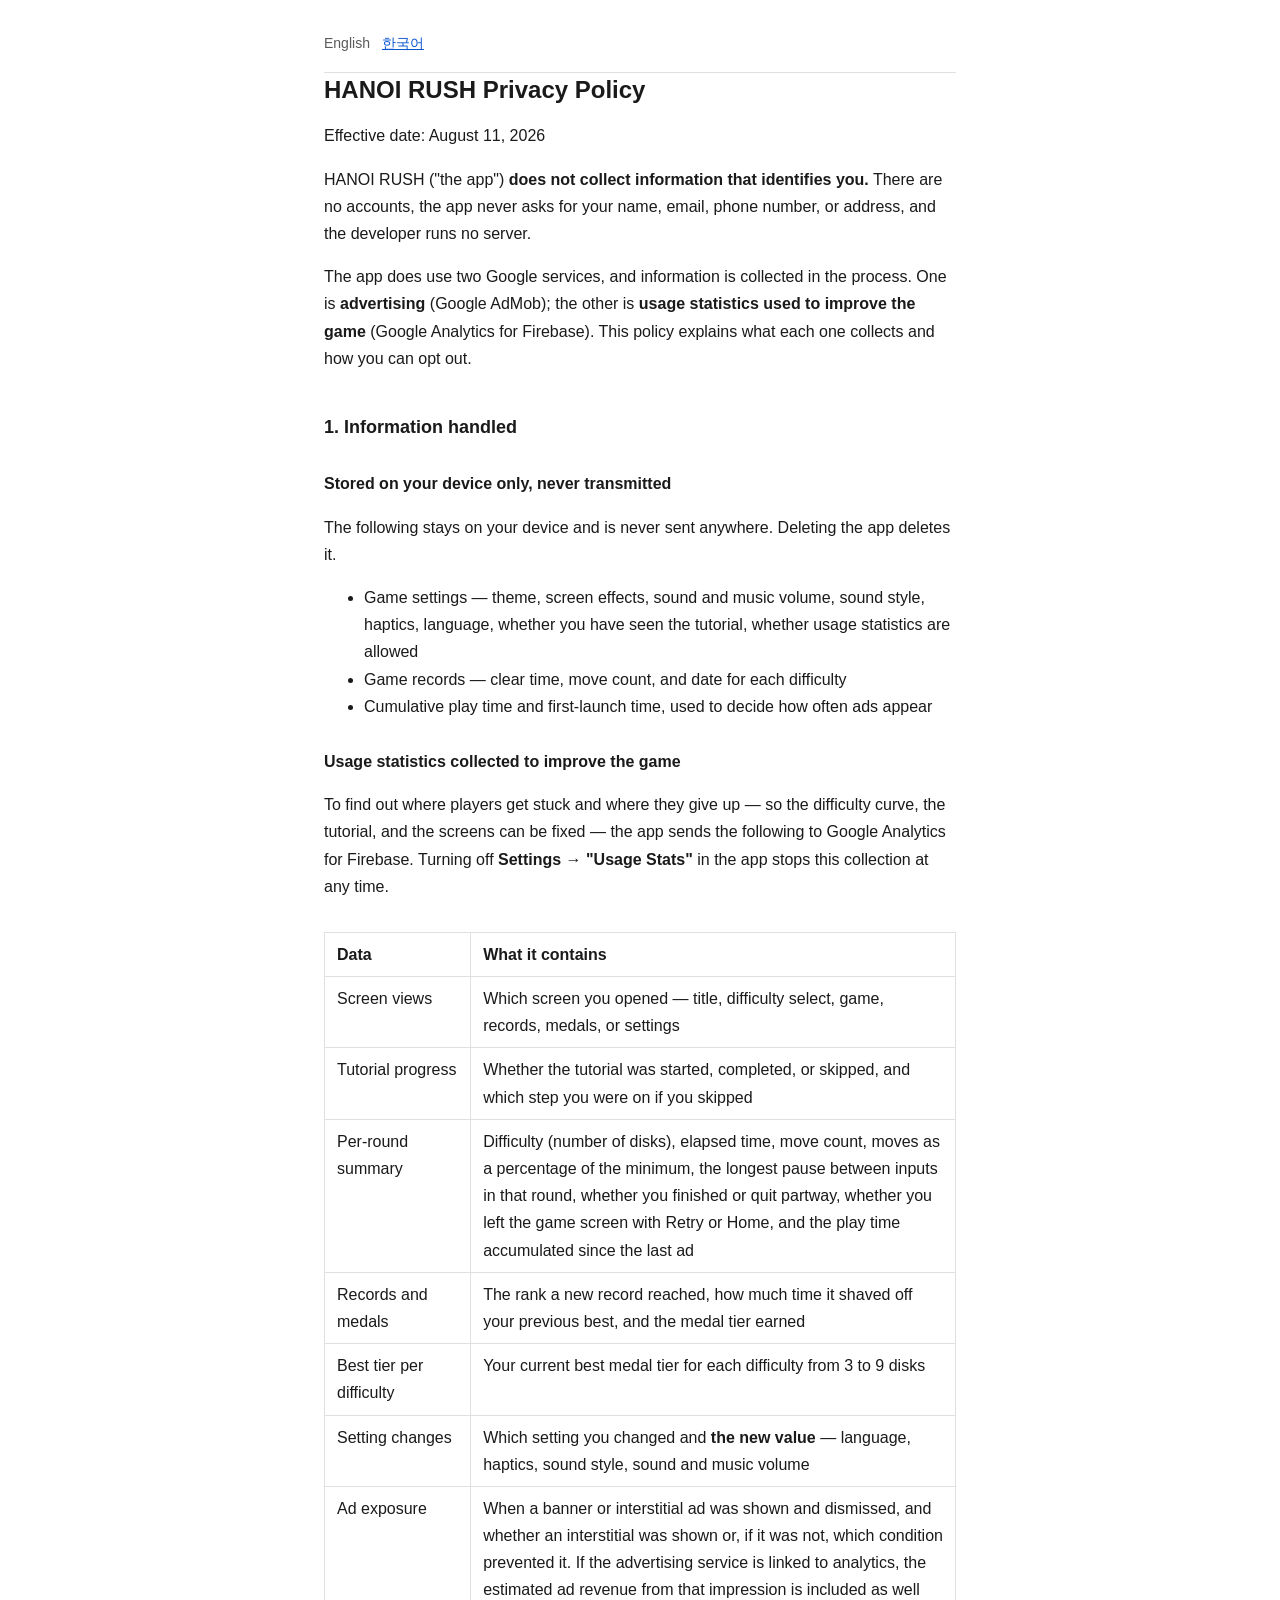
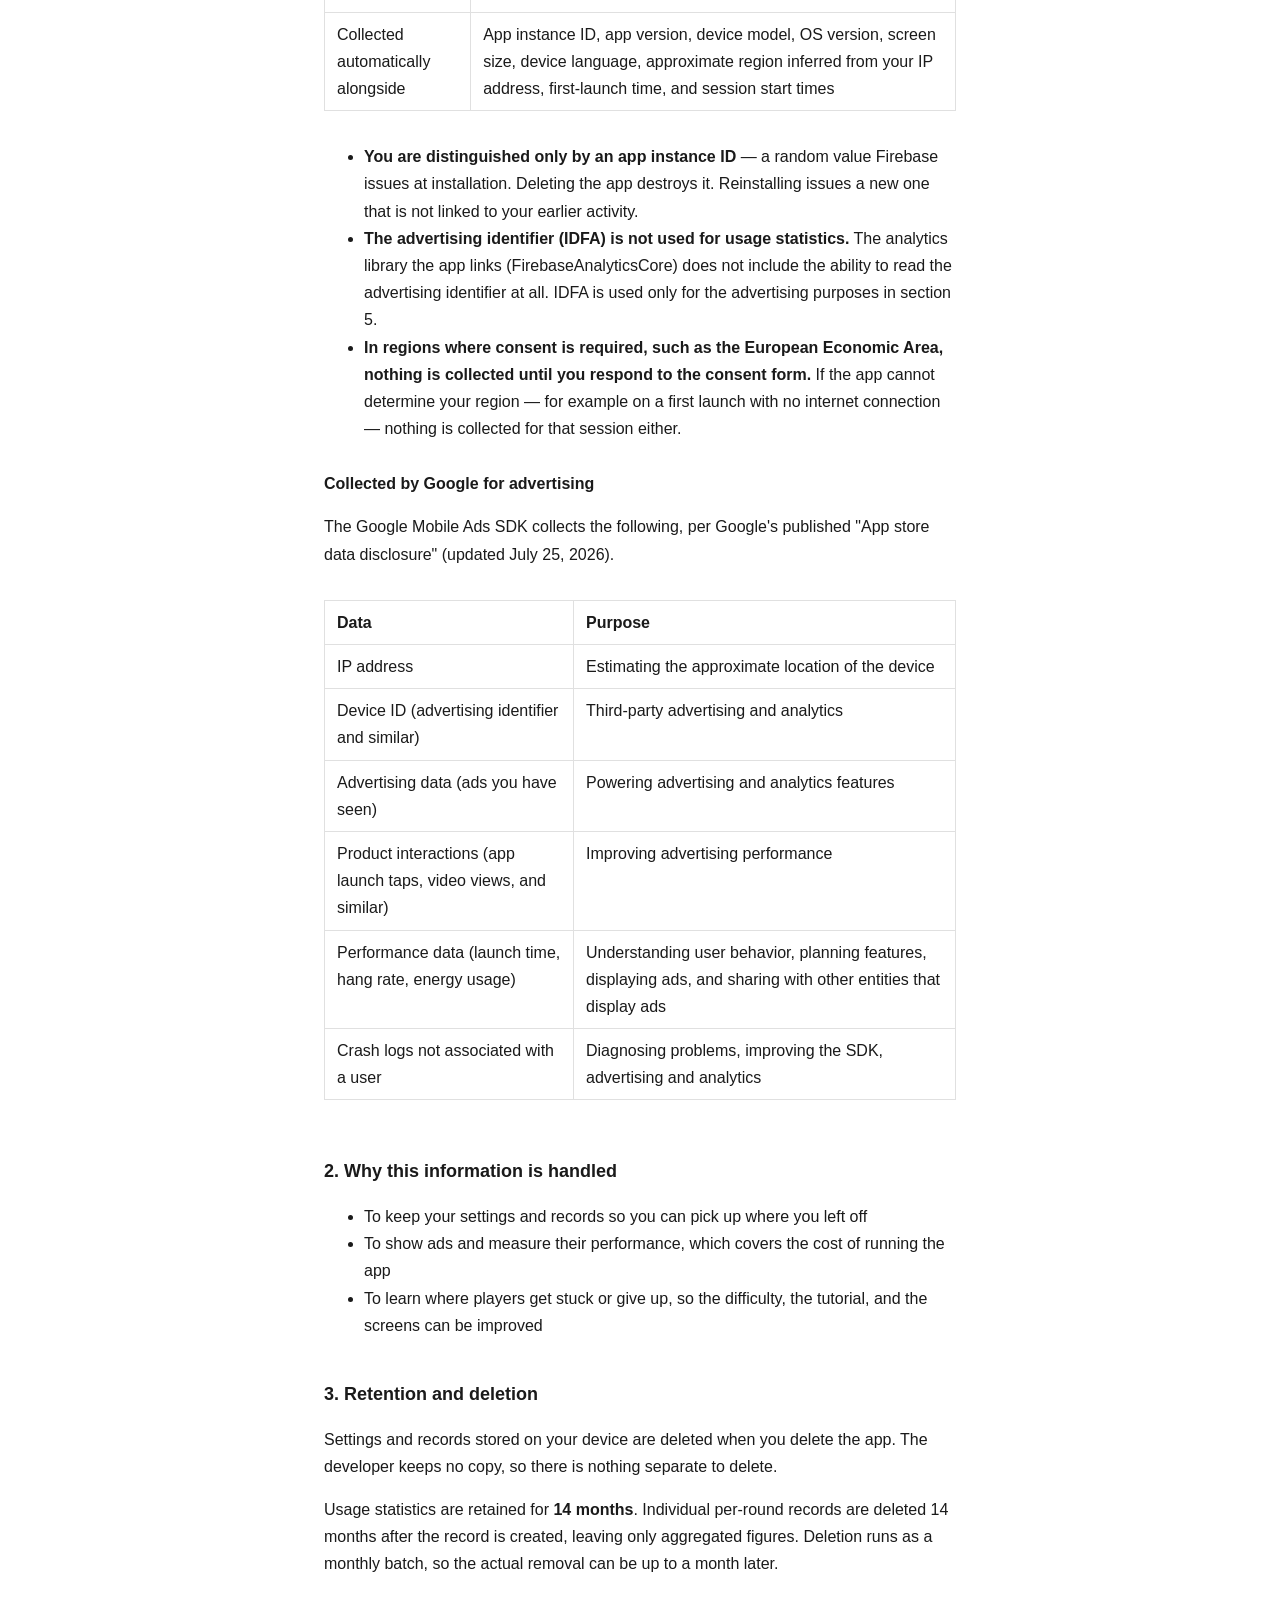
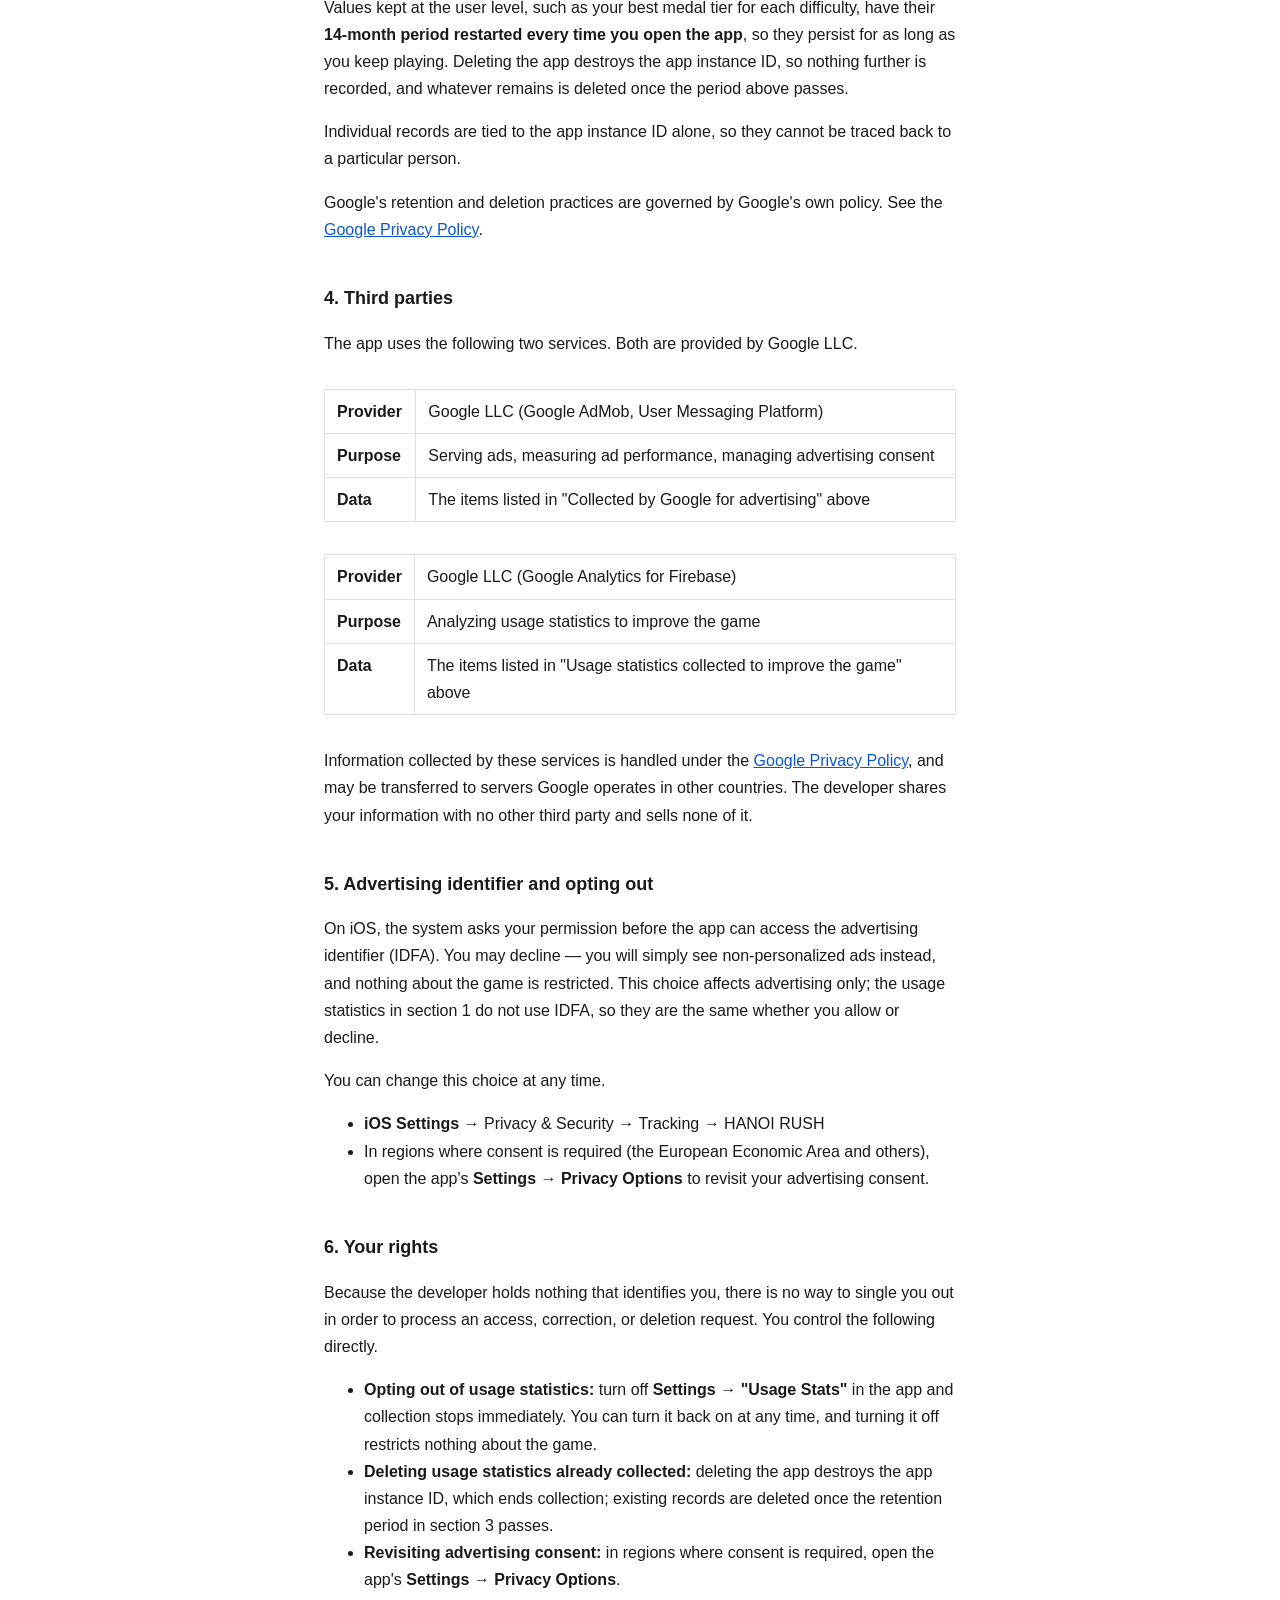
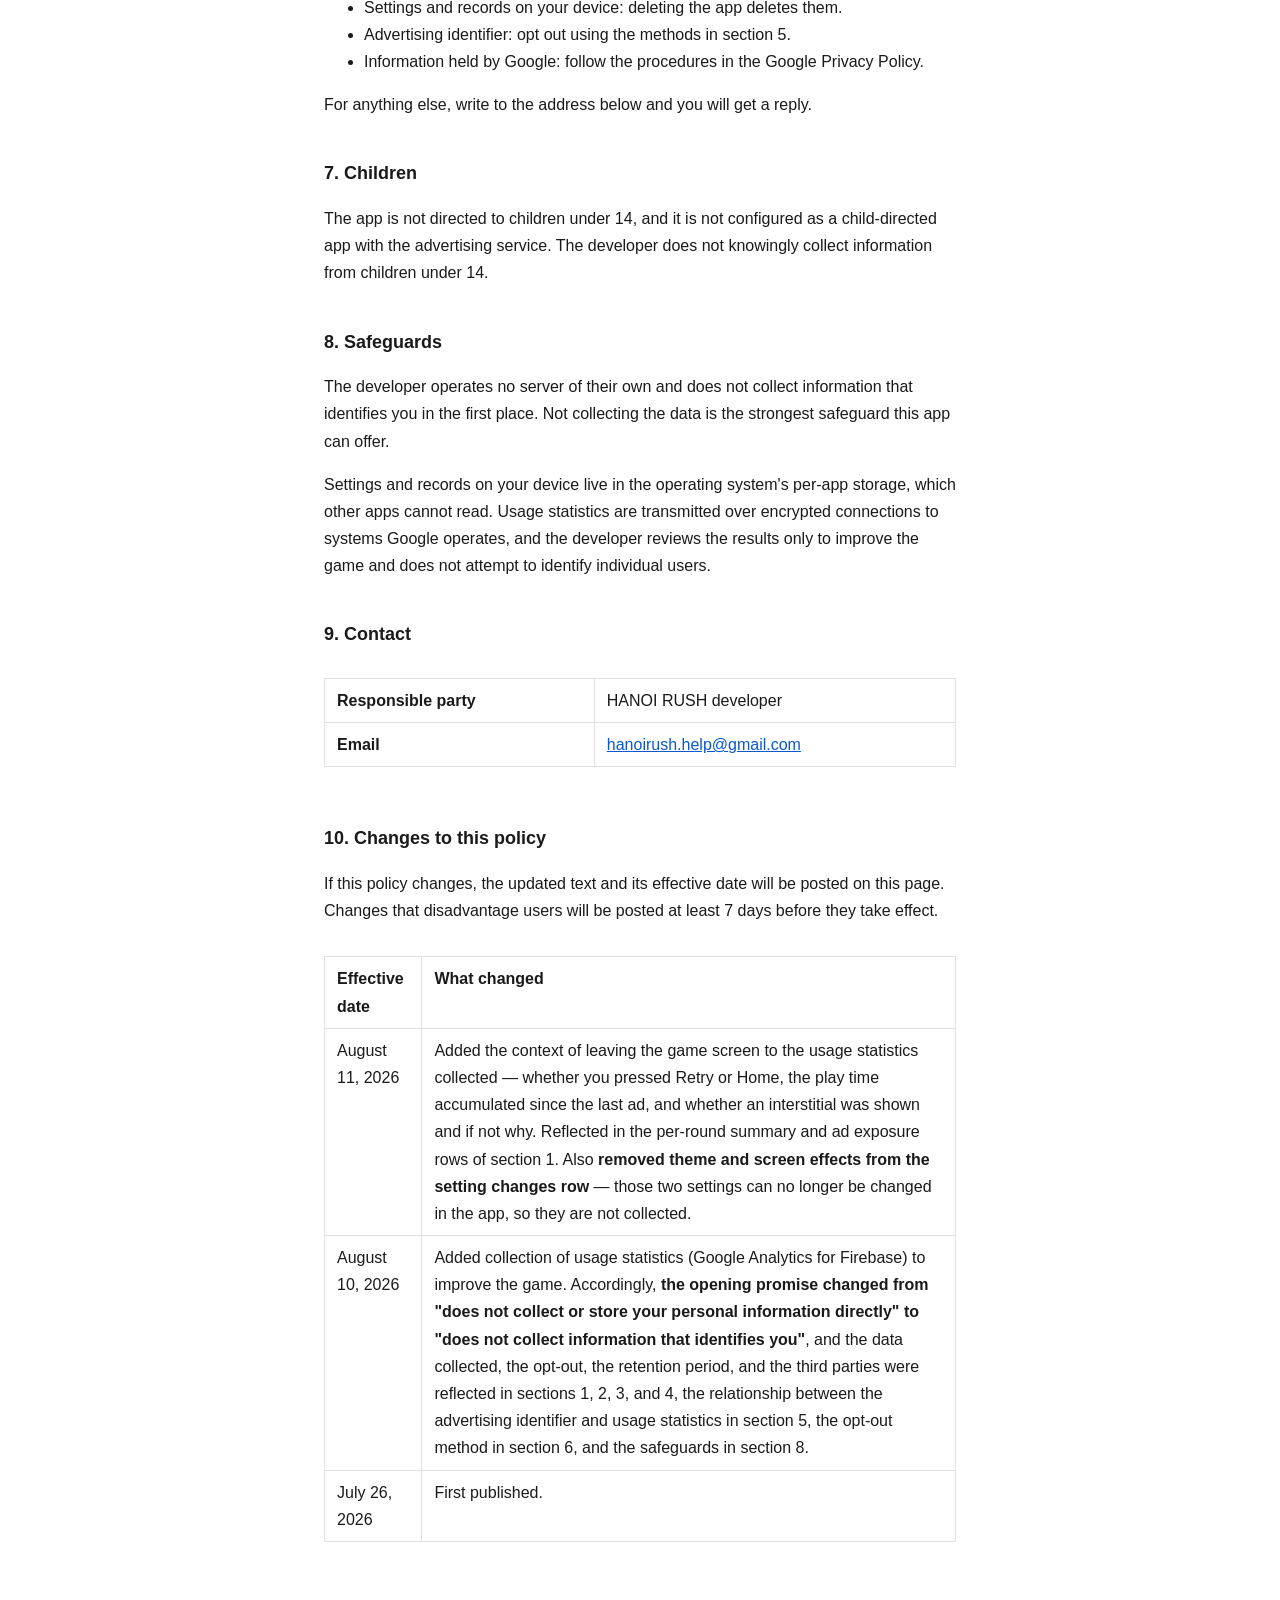
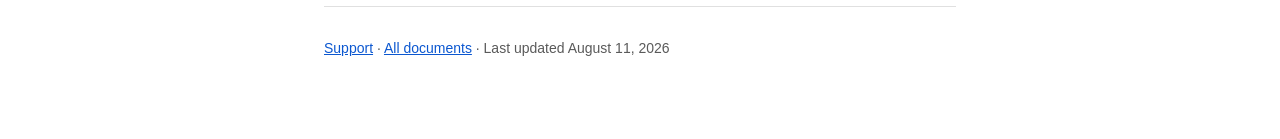
==== commit b0b414c6: "docs: [HHA-96] 방침의 설정 변경 항목에서 테마·화면 효과를 뺀다 (한/영) 앱이 두 설정의 변경을 더는 Analytics로 보내지 않는다 — HHA-96이 테마·연출 " ====
--- a/hanoi-rush/privacy/en/index.html
+++ b/hanoi-rush/privacy/en/index.html
@@ -43,7 +43,7 @@
 <tr><td>Per-round summary</td><td>Difficulty (number of disks), elapsed time, move count, moves as a percentage of the minimum, the longest pause between inputs in that round, whether you finished or quit partway, whether you left the game screen with Retry or Home, and the play time accumulated since the last ad</td></tr>
 <tr><td>Records and medals</td><td>The rank a new record reached, how much time it shaved off your previous best, and the medal tier earned</td></tr>
 <tr><td>Best tier per difficulty</td><td>Your current best medal tier for each difficulty from 3 to 9 disks</td></tr>
-<tr><td>Setting changes</td><td>Which setting you changed and <strong>the new value</strong> — theme, language, haptics, screen effects, sound style, sound and music volume</td></tr>
+<tr><td>Setting changes</td><td>Which setting you changed and <strong>the new value</strong> — language, haptics, sound style, sound and music volume</td></tr>
 <tr><td>Ad exposure</td><td>When a banner or interstitial ad was shown and dismissed, and whether an interstitial was shown or, if it was not, which condition prevented it. If the advertising service is linked to analytics, the estimated ad revenue from that impression is included as well</td></tr>
 <tr><td>Collected automatically alongside</td><td>App instance ID, app version, device model, OS version, screen size, device language, approximate region inferred from your IP address, first-launch time, and session start times</td></tr>
 </tbody>
@@ -154,7 +154,7 @@
 <tr><th>Effective date</th><th>What changed</th></tr>
 </thead>
 <tbody>
-<tr><td>August 11, 2026</td><td>Added the context of leaving the game screen to the usage statistics collected — whether you pressed Retry or Home, the play time accumulated since the last ad, and whether an interstitial was shown and if not why. Reflected in the per-round summary and ad exposure rows of section 1.</td></tr>
+<tr><td>August 11, 2026</td><td>Added the context of leaving the game screen to the usage statistics collected — whether you pressed Retry or Home, the play time accumulated since the last ad, and whether an interstitial was shown and if not why. Reflected in the per-round summary and ad exposure rows of section 1. Also <strong>removed theme and screen effects from the setting changes row</strong> — those two settings can no longer be changed in the app, so they are not collected.</td></tr>
 <tr><td>August 10, 2026</td><td>Added collection of usage statistics (Google Analytics for Firebase) to improve the game. Accordingly, <strong>the opening promise changed from "does not collect or store your personal information directly" to "does not collect information that identifies you"</strong>, and the data collected, the opt-out, the retention period, and the third parties were reflected in sections 1, 2, 3, and 4, the relationship between the advertising identifier and usage statistics in section 5, the opt-out method in section 6, and the safeguards in section 8.</td></tr>
 <tr><td>July 26, 2026</td><td>First published.</td></tr>
 </tbody>
